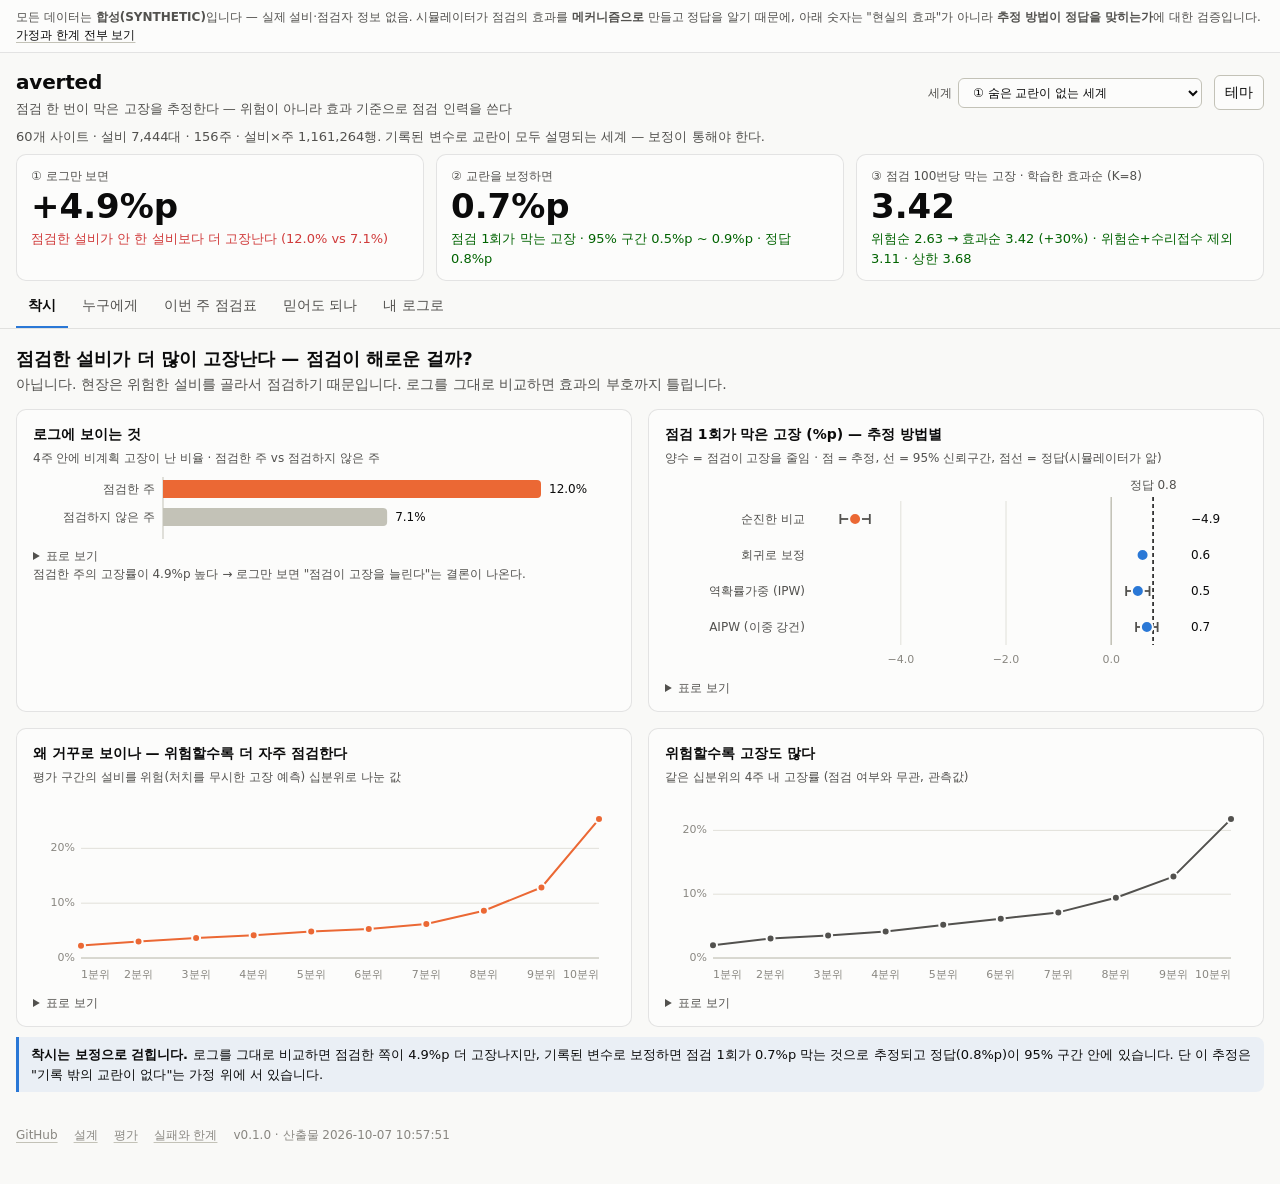
==== docs/demo/index.html @ 4ad0e1db "feat: averted — 점검 한 번이 막은 고장을 추정하고, 위험이 아니라 효과 기준으로 점검을 배분한다 주제 - 예지보전("어디가 위험한가") 다음 단계: 점검이 실제로 막" ====
<!doctype html>
<html lang="ko">
<head>
<meta charset="utf-8">
<meta name="viewport" content="width=device-width, initial-scale=1">
<title>averted — 정적 데모</title>
<link rel="icon" href="data:,">
<link rel="stylesheet" href="style.css">
</head>
<body>
<div class="banner">모든 데이터는 <b>합성(SYNTHETIC)</b>입니다 — 실제 설비·점검자 정보 없음. 시뮬레이터가 점검의 효과를 <b>메커니즘으로</b> 만들고 정답을 알기 때문에, 아래 숫자는 "현실의 효과"가 아니라 <b>추정 방법이 정답을 맞히는가</b>에 대한 검증입니다. <a href="https://github.com/sokldjs554/averted/blob/main/docs/design.md" target="_blank" rel="noopener">가정과 한계 전부 보기</a></div>
<header class="top">
  <h1>averted <small>점검 한 번이 막은 고장을 추정한다 — 위험이 아니라 효과 기준으로 점검 인력을 쓴다</small></h1>
  <div class="spacer"></div>
  <div class="ctrl">
    <label>세계 <select id="scn" aria-label="시뮬레이션 세계 선택"></select></label>
    <button id="theme" type="button" aria-label="테마 전환">테마</button>
  </div>
</header>
<div class="world-note" id="world-note"></div>
<div class="kpis hero-kpis" id="hero" aria-live="polite"></div>
<nav class="tabs" role="tablist" aria-label="화면">
  <button role="tab" aria-selected="true" data-tab="illusion">착시</button>
  <button role="tab" aria-selected="false" data-tab="who">누구에게</button>
  <button role="tab" aria-selected="false" data-tab="plan">이번 주 점검표</button>
  <button role="tab" aria-selected="false" data-tab="trust">믿어도 되나</button>
  <button role="tab" aria-selected="false" data-tab="bring">내 로그로</button>
</nav>
<main>
  <section id="tab-illusion" class="tab">
    <div class="headline"><h2>점검한 설비가 더 많이 고장난다 — 점검이 해로운 걸까?</h2><p>아닙니다. 현장은 위험한 설비를 골라서 점검하기 때문입니다. 로그를 그대로 비교하면 효과의 부호까지 틀립니다.</p></div>
    <div class="grid wide">
      <div class="card"><h2>로그에 보이는 것</h2><div class="sub">4주 안에 비계획 고장이 난 비율 · 점검한 주 vs 점검하지 않은 주</div><div id="ill-observed"></div></div>
      <div class="card"><h2>점검 1회가 막은 고장 (%p) — 추정 방법별</h2><div class="sub">양수 = 점검이 고장을 줄임 · 점 = 추정, 선 = 95% 신뢰구간, 점선 = 정답(시뮬레이터가 앎)</div><div id="ill-forest"></div></div>
    </div>
    <div class="grid wide" style="margin-top:16px">
      <div class="card"><h2>왜 거꾸로 보이나 — 위험할수록 더 자주 점검한다</h2><div class="sub">평가 구간의 설비를 위험(처치를 무시한 고장 예측) 십분위로 나눈 값</div><div id="ill-decile-visit"></div></div>
      <div class="card"><h2>위험할수록 고장도 많다</h2><div class="sub">같은 십분위의 4주 내 고장률 (점검 여부와 무관, 관측값)</div><div id="ill-decile-y"></div></div>
    </div>
    <div class="callout" id="ill-note"></div>
  </section>

  <section id="tab-who" class="tab" hidden>
    <div class="headline"><h2>같은 점검 횟수로, 누구에게 쓰면 더 많이 막나</h2><p>사이트·주마다 K 개를 어떤 기준으로 고르는가. 위험순은 "처치를 무시한 고장 예측" — 보통의 예지보전이 하는 일입니다.</p></div>
    <div class="ctrl" style="margin-bottom:10px"><label>사이트·주당 점검 수 K <select id="who-k"></select></label><label><input type="checkbox" id="who-ope"> OPE 95% 구간 표시</label></div>
    <div class="grid wide">
      <div class="card"><h2>점검 100번당 막는 고장</h2><div class="sub" id="who-sub"></div><div id="who-policy"></div></div>
      <div class="card"><h2>위험과 효과는 다르다</h2><div class="sub">평가 구간의 마지막 주, 전체 사이트 설비 · 가로 = 위험, 세로 = 점검 효과</div>
        <div class="seg" role="group" aria-label="세로축"><button type="button" id="sc-est" aria-pressed="true">추정 효과</button><button type="button" id="sc-truth" aria-pressed="false">정답 효과</button></div>
        <div id="who-scatter"></div></div>
    </div>
    <div class="grid wide" style="margin-top:16px">
      <div class="card"><h2>종류·수리 접수별: 위험 vs 효과</h2><div class="sub">평균 위험이 높아도 효과가 낮은 설비가 있다</div><div id="who-cat"></div></div>
      <div class="card"><h2>고객사를 풀링할수록 배운다</h2><div class="sub">학습에 쓴 사이트 수 → 처음 보는 사이트에서의 점검 100번당 막는 고장 (평균 ± 반복 간 표준편차)</div><div id="who-curve"></div></div>
    </div>
    <div class="card" style="margin-top:16px"><h2>효과 추정기 비교 (같은 기준)</h2><div class="sub">정답 효과와의 순위 상관·오차, 그리고 정책 가치. 단순 규칙을 못 이기는 학습 모형은 쓸 이유가 없다.</div><div id="who-cate"></div></div>
  </section>

  <section id="tab-plan" class="tab" hidden>
    <div class="headline"><h2>이번 주 점검표 — 위험순과 효과순을 나란히</h2><p>같은 사이트·같은 주의 같은 K. "정답 보기"를 켜면 각 설비의 실제 효과(시뮬레이터가 아는 값)가 보입니다.</p></div>
    <div class="ctrl" style="margin-bottom:12px">
      <label>사이트 <select id="plan-site"></select></label>
      <label>주 <select id="plan-week"></select></label>
      <label>K <select id="plan-k"></select></label>
      <label><input type="checkbox" id="plan-truth"> 정답 보기</label>
    </div>
    <div class="grid wide" id="plan-cols"></div>
    <div class="callout" id="plan-note"></div>
  </section>

  <section id="tab-trust" class="tab" hidden>
    <div class="headline"><h2>이 추정을 믿어도 되나</h2><p>로그 감사는 추정 전에 식별 가능성을 점검합니다. 못 잡는 것도 있습니다 — 그것까지 보여 줍니다.</p></div>
    <div class="grid wide">
      <div class="card"><h2>판정</h2><div id="tr-verdict"></div></div>
      <div class="card"><h2>겹침 — 점검할 확률 분포</h2><div class="sub">처치 확률(e)이 0·1 에 붙은 곳의 반사실은 데이터에 없다</div><div id="tr-overlap"></div></div>
    </div>
    <div class="grid wide" style="margin-top:16px">
      <div class="card"><h2>균형 — 가중 후 공변량 차이 (SMD)</h2><div class="sub">0.10 이하가 관례</div><div id="tr-balance"></div></div>
      <div class="card"><h2>민감도 — 관측 변수 하나를 몰랐다면</h2><div class="sub">그 변수를 뺐을 때 추정이 얼마나 움직이나 = 그만큼 강한 숨은 교란이 있을 때 움직일 수 있는 크기</div><div id="tr-bench"></div></div>
    </div>
    <div class="grid wide" style="margin-top:16px">
      <div class="card"><h2>숨은 교란이 강해지면 — 감사는 잡아내나</h2><div class="sub">γ = 분석가가 못 보는 신호로 점검을 정하는 정도 (같은 세계, 3~5 시드 평균)</div><div id="tr-hunch"></div></div>
      <div class="card"><h2>95% 구간은 정말 95% 를 덮나 (몬테카를로)</h2><div class="sub" id="tr-cov-sub"></div><div id="tr-cov"></div></div>
    </div>
    <div class="grid wide" style="margin-top:16px">
      <div class="card"><h2>무작위 파일럿이 관측 추정을 시험한다</h2><div class="sub">숨은 교란이 있는 세계에서 설비 일부를 동전 던지기로 점검 배정</div><div id="tr-pilot"></div></div>
      <div class="card"><h2>파일럿 규모 계획기</h2><div class="sub">겹치지 않는 4주 창 × 설비 수 · 설비 내 상관(ICC) 반영</div><div id="tr-planner"></div></div>
    </div>
  </section>

  <section id="tab-bring" class="tab" hidden>
    <div class="headline"><h2>내 로그로 돌려 보기</h2><p>점검 로그 한 장(CSV)을 올리면 같은 감사가 돕니다. 시뮬레이터가 아니라 실제 로그에서 가장 먼저 필요한 것은 추정이 아니라 이 진단입니다.</p></div>
    <div class="grid wide">
      <div class="card"><h2>필요한 열</h2><div class="sub">한 행 = 설비 × 주. 열 이름이 다르면 LogSpec 으로 매핑합니다.</div><div id="bring-schema"></div></div>
      <div class="card"><h2>실행</h2><div id="bring-run"></div></div>
    </div>
  </section>
</main>
<footer>
  <a href="https://github.com/sokldjs554/averted" target="_blank" rel="noopener">GitHub</a>
  <a href="https://github.com/sokldjs554/averted/blob/main/docs/design.md" target="_blank" rel="noopener">설계</a>
  <a href="https://github.com/sokldjs554/averted/blob/main/docs/evaluation.md" target="_blank" rel="noopener">평가</a>
  <a href="https://github.com/sokldjs554/averted/blob/main/docs/failures.md" target="_blank" rel="noopener">실패와 한계</a>
  <span id="foot-meta"></span>
</footer>
<script>window.AVERTED_STATIC = true;</script>
<script src="charts.js"></script>
<script src="pilot.js"></script>
<script src="app.js"></script>
</body>
</html>
---- docs/demo/style.css ----
/* averted 콘솔 — 팔레트는 dataviz 레퍼런스 인스턴스(라이트/다크 모두 선택된 스텝). 텍스트는 잉크 토큰만 쓰고 시리즈 색은 마크에만 쓴다. */
:root {
  color-scheme: light;
  --page: #f9f9f7; --surface-1: #fcfcfb; --text-primary: #0b0b0b; --text-secondary: #52514e; --muted: #898781;
  --grid: #e1e0d9; --axis: #c3c2b7; --border: rgba(11, 11, 11, 0.10); --shadow: rgba(0, 0, 0, 0.10);
  --series-1: #2a78d6; --series-2: #eb6834; --series-3: #1baf7a; --deemph: #c3c2b7;
  --div-neg: #2a78d6; --div-pos: #e34948;
  --good: #0ca30c; --warning: #fab219; --serious: #ec835a; --critical: #d03b3b; --success-text: #006300;
  --bezel: #2a2a28;
  --series-1-soft: color-mix(in srgb, var(--series-1) 42%, var(--surface-1));
}
@media (prefers-color-scheme: dark) {
  :root:not([data-theme="light"]) {
    color-scheme: dark;
    --page: #0d0d0d; --surface-1: #1a1a19; --text-primary: #ffffff; --text-secondary: #c3c2b7; --muted: #898781;
    --grid: #2c2c2a; --axis: #383835; --border: rgba(255, 255, 255, 0.10); --shadow: rgba(0, 0, 0, 0.5);
    --series-1: #3987e5; --series-2: #d95926; --series-3: #199e70; --deemph: #52514e;
    --div-neg: #3987e5; --div-pos: #e66767; --success-text: #0ca30c; --bezel: #3a3a37;
  }
}
:root[data-theme="dark"] {
  color-scheme: dark;
  --page: #0d0d0d; --surface-1: #1a1a19; --text-primary: #ffffff; --text-secondary: #c3c2b7; --muted: #898781;
  --grid: #2c2c2a; --axis: #383835; --border: rgba(255, 255, 255, 0.10); --shadow: rgba(0, 0, 0, 0.5);
  --series-1: #3987e5; --series-2: #d95926; --series-3: #199e70; --deemph: #52514e;
  --div-neg: #3987e5; --div-pos: #e66767; --success-text: #0ca30c; --bezel: #3a3a37;
}
* { box-sizing: border-box; }
html, body { margin: 0; background: var(--page); color: var(--text-primary); font: 14px/1.5 system-ui, -apple-system, "Segoe UI", "Noto Sans KR", sans-serif; }
a { color: inherit; text-decoration-color: var(--axis); text-underline-offset: 3px; }
a:hover { text-decoration-color: var(--series-1); }
:focus-visible { outline: 2px solid var(--series-1); outline-offset: 2px; border-radius: 4px; }
[hidden] { display: none !important; }
.muted { color: var(--muted); }

/* ---- 상단 ---- */
.banner { background: var(--surface-1); border-bottom: 1px solid var(--border); padding: 8px 16px; color: var(--text-secondary); font-size: 12px; }
.banner a { color: var(--text-primary); }
header.top { display: flex; flex-wrap: wrap; align-items: center; gap: 10px 20px; padding: 14px 16px 8px; max-width: 1280px; margin: 0 auto; }
header.top h1 { margin: 0; font-size: 20px; font-weight: 650; letter-spacing: -0.01em; }
header.top h1 small { display: block; color: var(--text-secondary); font-weight: 400; font-size: 13px; letter-spacing: 0; margin-top: 2px; }
header.top .spacer { flex: 1; }
.ctrl { display: flex; flex-wrap: wrap; gap: 8px 12px; align-items: center; }
.ctrl label { color: var(--text-secondary); font-size: 12px; display: flex; gap: 6px; align-items: center; }
.ctrl select, .ctrl input, .ctrl button, .btn { font: inherit; padding: 6px 10px; border: 1px solid var(--axis); border-radius: 6px; background: var(--surface-1); color: var(--text-primary); }
.ctrl button, .btn { cursor: pointer; }
.ctrl button:hover, .btn:hover { border-color: var(--series-1); }
.btn.primary { background: var(--series-1); color: #fff; border-color: var(--series-1); }
nav.tabs { display: flex; gap: 2px; padding: 0 16px; border-bottom: 1px solid var(--border); overflow-x: auto; max-width: 1280px; margin: 0 auto; }
nav.tabs button { font: inherit; background: none; border: 0; border-bottom: 2px solid transparent; padding: 10px 12px; color: var(--text-secondary); cursor: pointer; white-space: nowrap; }
nav.tabs button:hover { color: var(--text-primary); }
nav.tabs button[aria-selected="true"] { color: var(--text-primary); border-bottom-color: var(--series-1); font-weight: 600; }
main { padding: 16px; max-width: 1280px; margin: 0 auto; }
footer { max-width: 1280px; margin: 8px auto 40px; padding: 0 16px; color: var(--muted); font-size: 12px; display: flex; flex-wrap: wrap; gap: 6px 16px; }
section.tab[hidden] { display: none; }

/* ---- 안내 ---- */
.guide { background: var(--surface-1); border: 1px solid var(--border); border-radius: 10px; padding: 10px 16px; margin-bottom: 16px; }
.guide summary { cursor: pointer; font-size: 13px; font-weight: 600; color: var(--text-secondary); }
.guide-body { display: grid; gap: 10px 20px; grid-template-columns: repeat(auto-fit, minmax(230px, 1fr)); margin-top: 10px; }
.guide button.step { text-align: left; font: inherit; background: none; border: 0; padding: 0; cursor: pointer; color: inherit; }
.guide .step b { display: block; font-size: 14px; }
.guide .step span { color: var(--text-secondary); font-size: 13px; }
.guide .step:hover b { text-decoration: underline; text-decoration-color: var(--series-1); }
.guide .caveat { grid-column: 1 / -1; font-size: 12px; color: var(--text-secondary); border-top: 1px solid var(--grid); padding-top: 8px; }

/* ---- 카드·타일 ---- */
.grid { display: grid; gap: 16px; grid-template-columns: repeat(auto-fit, minmax(300px, 1fr)); }
.card { background: var(--surface-1); border: 1px solid var(--border); border-radius: 10px; padding: 14px 16px; min-width: 0; }
.card + .card { margin-top: 16px; }
.grid > .card + .card, .replay-cols > .card + .card { margin-top: 0; }
.card h2 { margin: 0 0 4px; font-size: 14px; font-weight: 600; }
.card h3 { margin: 16px 0 6px; font-size: 13px; font-weight: 600; }
.card .sub { color: var(--text-secondary); font-size: 12px; margin-bottom: 10px; }
.kpis { display: grid; gap: 12px; grid-template-columns: repeat(auto-fit, minmax(170px, 1fr)); margin-bottom: 16px; }
.tile { background: var(--surface-1); border: 1px solid var(--border); border-radius: 10px; padding: 12px 14px; }
.tile .label { color: var(--text-secondary); font-size: 12px; }
.tile .value { font-size: 28px; font-weight: 600; margin-top: 2px; line-height: 1.15; }
.tile .delta { font-size: 12px; color: var(--text-secondary); margin-top: 3px; }
.tile .delta.good { color: var(--success-text); }
.headline { margin: 0 0 14px; }
.headline h2 { margin: 0; font-size: 18px; font-weight: 650; }
.headline p { margin: 2px 0 0; color: var(--text-secondary); }
.callout { border-left: 3px solid var(--series-1); background: color-mix(in srgb, var(--series-1) 7%, transparent); padding: 8px 12px; border-radius: 0 8px 8px 0; margin: 10px 0; font-size: 13px; }
.callout.warn { border-left-color: var(--warning); background: color-mix(in srgb, var(--warning) 12%, transparent); }
.callout b { font-weight: 600; }

/* ---- 표 ---- */
table.data { width: 100%; border-collapse: collapse; font-size: 13px; }
table.data th { text-align: left; color: var(--muted); font-weight: 500; font-size: 12px; padding: 6px 8px; border-bottom: 1px solid var(--grid); }
table.data td { padding: 7px 8px; border-bottom: 1px solid var(--grid); vertical-align: top; }
table.data td.num, table.data th.num { text-align: right; font-variant-numeric: tabular-nums; }
table.data .nowrap { white-space: nowrap; }
table.data tr.clickable { cursor: pointer; }
table.data tr.clickable:hover td, table.data tr.selected td { background: color-mix(in srgb, var(--series-1) 7%, transparent); }
details.tableview { margin-top: 8px; font-size: 12px; color: var(--text-secondary); }
details.tableview summary { cursor: pointer; }
details.tableview table { margin-top: 6px; }

/* ---- 마크 ---- */
.bar-track { display: inline-block; height: 10px; background: color-mix(in srgb, var(--series-1) 14%, transparent); border-radius: 0 4px 4px 0; vertical-align: middle; margin-right: 8px; }
.bar { display: block; height: 10px; border-radius: 0 4px 4px 0; background: var(--series-1); }
.pbar { white-space: nowrap; font-variant-numeric: tabular-nums; }
.badge { display: inline-flex; align-items: center; gap: 5px; padding: 1px 8px; border-radius: 999px; font-size: 11px; font-weight: 600; border: 1px solid var(--border); color: var(--text-primary); white-space: nowrap; }
.badge .dot { width: 8px; height: 8px; border-radius: 50%; display: inline-block; }
.badge.legal .dot { background: var(--warning); } .badge.urgent .dot { background: var(--critical); } .badge.good .dot { background: var(--good); }
.badge.fail .dot { background: var(--critical); } .badge.quiet .dot { background: var(--deemph); }
.meter { position: relative; height: 10px; width: 120px; border-radius: 5px; background: color-mix(in srgb, var(--series-1) 14%, transparent); display: inline-block; vertical-align: middle; margin-right: 8px; }
.meter > span { position: absolute; left: 0; top: 0; bottom: 0; border-radius: 5px; background: var(--series-1); }
.meter.warn > span { background: var(--warning); } .meter.bad > span { background: var(--critical); }
svg.chart { width: 100%; height: auto; display: block; overflow: visible; }
svg.chart text { font: 11px system-ui, -apple-system, "Segoe UI", "Noto Sans KR", sans-serif; fill: var(--muted); font-variant-numeric: tabular-nums; }
svg.chart text.rowlabel { fill: var(--text-secondary); font-size: 12px; }
svg.chart text.valuelabel { fill: var(--text-primary); font-size: 12px; }
svg.chart text.endlabel { fill: var(--text-secondary); font-size: 11px; }
svg.chart .grid line { stroke: var(--grid); stroke-width: 1; }
svg.chart .axis line { stroke: var(--axis); stroke-width: 1; }
svg.chart .line { fill: none; stroke-linejoin: round; stroke-linecap: round; }
svg.chart .area { opacity: 0.10; }
svg.chart .marker { stroke: var(--surface-1); stroke-width: 2; }
svg.chart .crosshair { stroke: var(--axis); stroke-width: 1; }
svg.chart .hit { fill: transparent; }
svg.chart .bar-mark { transition: opacity 0.1s; } svg.chart .bar-mark:hover { opacity: 0.8; }
.legend { display: flex; gap: 14px; flex-wrap: wrap; font-size: 12px; color: var(--text-secondary); margin: 2px 0 8px; }
.legend .key { display: inline-block; width: 14px; height: 2px; vertical-align: middle; margin-right: 6px; border-radius: 1px; }
.legend .key.rect { height: 10px; border-radius: 2px; }
.tooltip { position: fixed; pointer-events: none; background: var(--surface-1); color: var(--text-primary); border: 1px solid var(--border); border-radius: 8px; padding: 8px 10px; font-size: 12px; box-shadow: 0 4px 14px var(--shadow); z-index: 30; min-width: 140px; max-width: 280px; }
.tooltip .t { color: var(--muted); margin-bottom: 4px; }
.tooltip .row { display: flex; justify-content: space-between; gap: 12px; }
.tooltip .row b { font-weight: 600; }
.tooltip .row .k { display: inline-block; width: 10px; height: 2px; vertical-align: middle; margin-right: 6px; }

/* ---- 과거 재현 ---- */
.seg { display: inline-flex; border: 1px solid var(--axis); border-radius: 8px; overflow: hidden; }
.seg button { font: inherit; background: var(--surface-1); color: var(--text-secondary); border: 0; padding: 6px 12px; cursor: pointer; }
.seg button[aria-pressed="true"] { background: var(--series-1); color: #fff; }
.replay-cols { display: grid; gap: 16px; grid-template-columns: repeat(auto-fit, minmax(320px, 1fr)); align-items: start; }
.grid.wide { grid-template-columns: repeat(auto-fit, minmax(420px, 1fr)); }
@media (max-width: 480px) { .grid.wide { grid-template-columns: 1fr; } }
.rlist { list-style: none; margin: 0; padding: 0; }
.rlist li { display: grid; grid-template-columns: 1fr auto; gap: 2px 10px; padding: 7px 0; border-bottom: 1px solid var(--grid); font-size: 13px; }
.rlist .nm { font-weight: 600; } .rlist .zn { color: var(--text-secondary); font-size: 12px; }
.rlist .rs { text-align: right; }
input[type="range"] { width: 100%; accent-color: var(--series-1); }

.loading { opacity: 0.55; transition: opacity 0.2s; }
.empty { color: var(--muted); padding: 20px; text-align: center; }
.err { color: var(--critical); }
@media (max-width: 960px) {
  .today-grid { grid-template-columns: 1fr; }
  .today-grid .today-table { display: none; }
  .phone { position: static; }
}
@media (max-width: 640px) {
  .tile .value { font-size: 22px; } .hero { font-size: 36px; } main { padding: 12px; }
  .phone { border-width: 6px; border-radius: 26px; }
}
@media (prefers-reduced-motion: reduce) { * { transition: none !important; } }

/* ---- averted 추가 ---- */
.world-note { max-width: 1280px; margin: 0 auto; padding: 0 16px 8px; color: var(--text-secondary); font-size: 13px; }
.hero-kpis { max-width: 1280px; margin: 0 auto 4px; padding: 0 16px; grid-template-columns: repeat(auto-fit, minmax(260px, 1fr)); }
.hero-kpis .tile .value { font-size: 34px; }
.hero-kpis .tile .delta { font-size: 13px; }
.tile .value .u { font-size: 16px; font-weight: 500; color: var(--text-secondary); margin-left: 2px; }
.tile .delta.bad { color: var(--critical); }
.plan-list { list-style: none; margin: 0; padding: 0; }
.plan-list li { display: grid; grid-template-columns: 26px 1fr auto; gap: 4px 10px; padding: 8px 0; border-bottom: 1px solid var(--grid); align-items: start; }
.plan-list .rk { width: 24px; height: 24px; border-radius: 50%; border: 1px solid var(--axis); display: grid; place-items: center; font-size: 12px; font-weight: 600; }
.plan-list .nm { font-weight: 600; font-size: 13px; }
.plan-list .zn { color: var(--text-secondary); font-size: 12px; }
.plan-list .vals { text-align: right; font-variant-numeric: tabular-nums; font-size: 13px; }
.plan-list .vals b { font-size: 16px; }
.plan-list .vals small { display: block; color: var(--text-secondary); font-size: 11px; }
.plan-list .tags { display: flex; gap: 6px; flex-wrap: wrap; margin-top: 4px; }
.plan-list li.shared .rk { border-color: var(--series-1); }
.plan-total { margin-top: 10px; font-size: 13px; color: var(--text-secondary); }
.plan-total b { color: var(--text-primary); font-size: 16px; }
.truth { color: var(--text-secondary); }
.bench-row { display: grid; grid-template-columns: 1fr auto; gap: 4px 10px; padding: 6px 0; border-bottom: 1px solid var(--grid); font-size: 13px; }
.smd-row { display: grid; grid-template-columns: 130px 1fr 90px; gap: 8px; align-items: center; padding: 3px 0; font-size: 12px; }
.smd-track { position: relative; height: 10px; background: color-mix(in srgb, var(--series-1) 10%, transparent); border-radius: 5px; }
.smd-track > i { position: absolute; left: 0; top: 0; bottom: 0; background: var(--text-secondary); border-radius: 5px; opacity: 0.55; }
.smd-track > b { position: absolute; left: 0; top: 0; bottom: 0; background: var(--series-1); border-radius: 5px; }
.smd-track > s { position: absolute; top: -3px; bottom: -3px; width: 2px; background: var(--critical); }
.warnlist { margin: 8px 0 0; padding-left: 18px; font-size: 13px; }
.warnlist li { margin: 4px 0; }
.kv { display: grid; grid-template-columns: auto 1fr; gap: 4px 14px; font-size: 13px; margin: 8px 0; }
.kv dt { color: var(--muted); } .kv dd { margin: 0; font-variant-numeric: tabular-nums; }
.planner { display: grid; grid-template-columns: repeat(auto-fit, minmax(150px, 1fr)); gap: 8px 12px; margin-bottom: 10px; }
.planner label { display: grid; gap: 3px; font-size: 12px; color: var(--text-secondary); }
.planner input { font: inherit; padding: 6px 8px; border: 1px solid var(--axis); border-radius: 6px; background: var(--surface-1); color: var(--text-primary); }
.planner-out { display: grid; grid-template-columns: repeat(auto-fit, minmax(130px, 1fr)); gap: 8px; }
.planner-out > div { border: 1px solid var(--grid); border-radius: 8px; padding: 6px 10px; }
.planner-out .l { font-size: 11px; color: var(--muted); } .planner-out .v { font-size: 18px; font-weight: 600; }
pre.code { background: var(--page); border: 1px solid var(--grid); border-radius: 8px; padding: 10px 12px; overflow: auto; font-size: 12px; line-height: 1.5; }
.upload { display: grid; gap: 8px; }
.upload input[type=file] { font: inherit; }
.dropped { color: var(--text-secondary); font-size: 12px; }
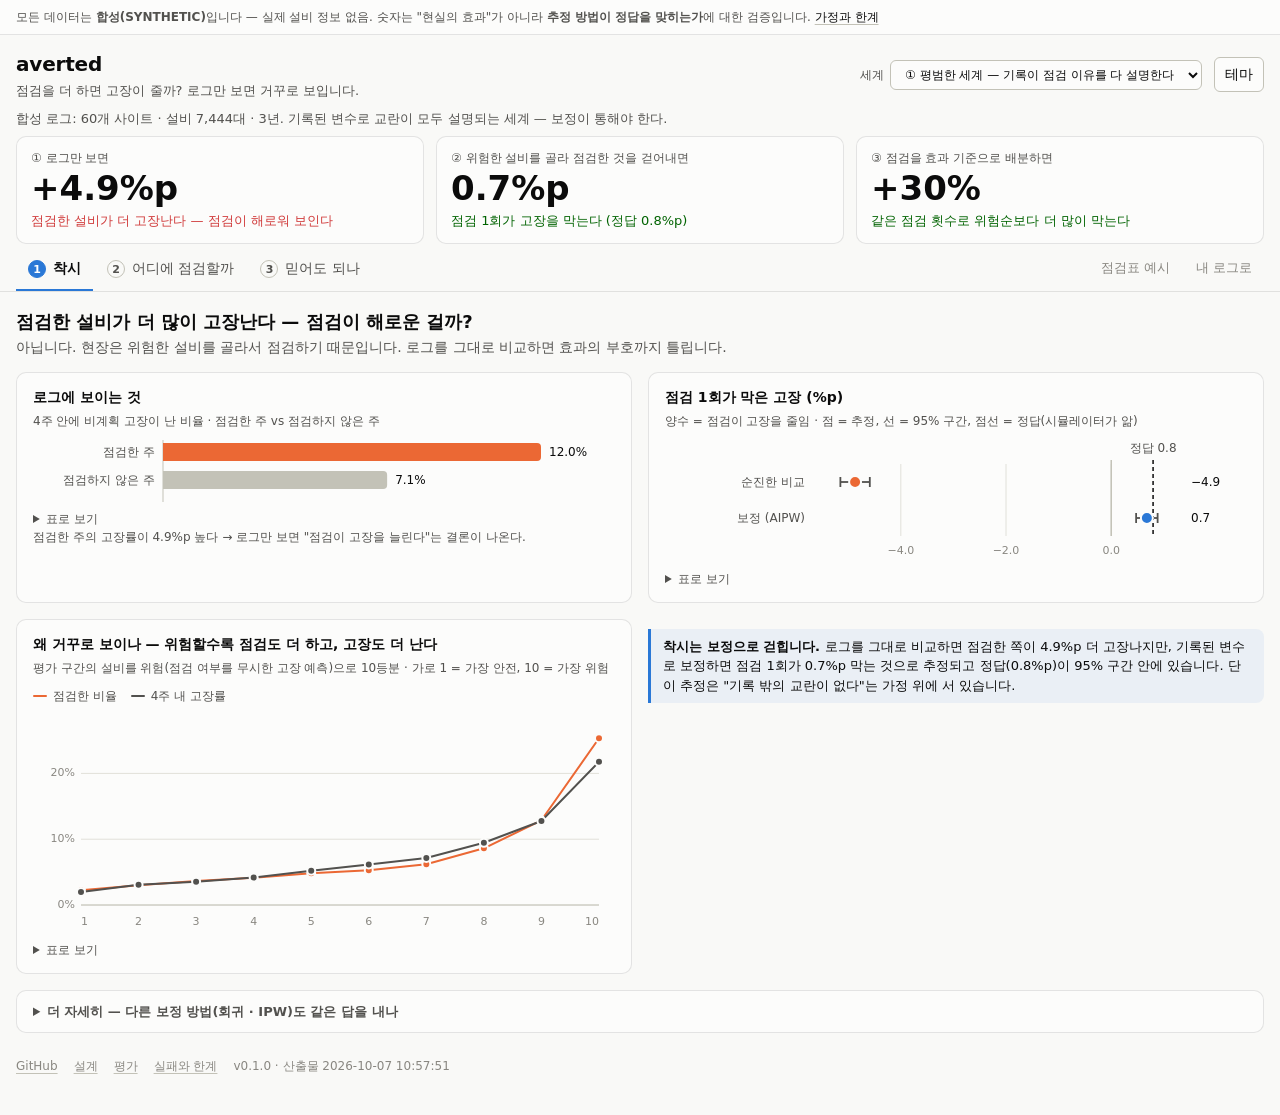
==== commit c870ab31: "refactor: 데모와 README 를 10초 안에 읽히게 단순화 면접관이 보기에 복잡하다는 피드백 반영. 내용(추정기·진단·정책 평가)은 그대로 두고 앞면만 줄였다.  콘솔 -" ====
--- a/docs/demo/index.html
+++ b/docs/demo/index.html
@@ -8,9 +8,9 @@
 <link rel="stylesheet" href="style.css">
 </head>
 <body>
-<div class="banner">모든 데이터는 <b>합성(SYNTHETIC)</b>입니다 — 실제 설비·점검자 정보 없음. 시뮬레이터가 점검의 효과를 <b>메커니즘으로</b> 만들고 정답을 알기 때문에, 아래 숫자는 "현실의 효과"가 아니라 <b>추정 방법이 정답을 맞히는가</b>에 대한 검증입니다. <a href="https://github.com/sokldjs554/averted/blob/main/docs/design.md" target="_blank" rel="noopener">가정과 한계 전부 보기</a></div>
+<div class="banner">모든 데이터는 <b>합성(SYNTHETIC)</b>입니다 — 실제 설비 정보 없음. 숫자는 "현실의 효과"가 아니라 <b>추정 방법이 정답을 맞히는가</b>에 대한 검증입니다. <a href="https://github.com/sokldjs554/averted/blob/main/docs/design.md" target="_blank" rel="noopener">가정과 한계</a></div>
 <header class="top">
-  <h1>averted <small>점검 한 번이 막은 고장을 추정한다 — 위험이 아니라 효과 기준으로 점검 인력을 쓴다</small></h1>
+  <h1>averted <small>점검을 더 하면 고장이 줄까? 로그만 보면 거꾸로 보입니다.</small></h1>
   <div class="spacer"></div>
   <div class="ctrl">
     <label>세계 <select id="scn" aria-label="시뮬레이션 세계 선택"></select></label>
@@ -20,40 +20,45 @@
 <div class="world-note" id="world-note"></div>
 <div class="kpis hero-kpis" id="hero" aria-live="polite"></div>
 <nav class="tabs" role="tablist" aria-label="화면">
-  <button role="tab" aria-selected="true" data-tab="illusion">착시</button>
-  <button role="tab" aria-selected="false" data-tab="who">누구에게</button>
-  <button role="tab" aria-selected="false" data-tab="plan">이번 주 점검표</button>
-  <button role="tab" aria-selected="false" data-tab="trust">믿어도 되나</button>
-  <button role="tab" aria-selected="false" data-tab="bring">내 로그로</button>
+  <button role="tab" aria-selected="true" data-tab="illusion"><span class="n">1</span>착시</button>
+  <button role="tab" aria-selected="false" data-tab="who"><span class="n">2</span>어디에 점검할까</button>
+  <button role="tab" aria-selected="false" data-tab="trust"><span class="n">3</span>믿어도 되나</button>
+  <span class="tabsep" aria-hidden="true"></span>
+  <button role="tab" aria-selected="false" data-tab="plan" class="minor">점검표 예시</button>
+  <button role="tab" aria-selected="false" data-tab="bring" class="minor">내 로그로</button>
 </nav>
 <main>
   <section id="tab-illusion" class="tab">
     <div class="headline"><h2>점검한 설비가 더 많이 고장난다 — 점검이 해로운 걸까?</h2><p>아닙니다. 현장은 위험한 설비를 골라서 점검하기 때문입니다. 로그를 그대로 비교하면 효과의 부호까지 틀립니다.</p></div>
     <div class="grid wide">
       <div class="card"><h2>로그에 보이는 것</h2><div class="sub">4주 안에 비계획 고장이 난 비율 · 점검한 주 vs 점검하지 않은 주</div><div id="ill-observed"></div></div>
-      <div class="card"><h2>점검 1회가 막은 고장 (%p) — 추정 방법별</h2><div class="sub">양수 = 점검이 고장을 줄임 · 점 = 추정, 선 = 95% 신뢰구간, 점선 = 정답(시뮬레이터가 앎)</div><div id="ill-forest"></div></div>
+      <div class="card"><h2>점검 1회가 막은 고장 (%p)</h2><div class="sub">양수 = 점검이 고장을 줄임 · 점 = 추정, 선 = 95% 구간, 점선 = 정답(시뮬레이터가 앎)</div><div id="ill-forest"></div></div>
     </div>
     <div class="grid wide" style="margin-top:16px">
-      <div class="card"><h2>왜 거꾸로 보이나 — 위험할수록 더 자주 점검한다</h2><div class="sub">평가 구간의 설비를 위험(처치를 무시한 고장 예측) 십분위로 나눈 값</div><div id="ill-decile-visit"></div></div>
-      <div class="card"><h2>위험할수록 고장도 많다</h2><div class="sub">같은 십분위의 4주 내 고장률 (점검 여부와 무관, 관측값)</div><div id="ill-decile-y"></div></div>
+      <div class="card"><h2>왜 거꾸로 보이나 — 위험할수록 점검도 더 하고, 고장도 더 난다</h2><div class="sub">평가 구간의 설비를 위험(점검 여부를 무시한 고장 예측)으로 10등분 · 가로 1 = 가장 안전, 10 = 가장 위험</div><div id="ill-why"></div></div>
+      <div class="callout" id="ill-note" style="align-self:start"></div>
     </div>
-    <div class="callout" id="ill-note"></div>
+    <details class="more"><summary>더 자세히 — 다른 보정 방법(회귀 · IPW)도 같은 답을 내나</summary>
+      <div class="card"><div class="sub">보정 방법을 바꿔도 결론이 같은지 보는 견고성 확인입니다. 순진한 비교만 부호가 다릅니다.</div><div id="ill-forest-all"></div></div>
+    </details>
   </section>
 
   <section id="tab-who" class="tab" hidden>
-    <div class="headline"><h2>같은 점검 횟수로, 누구에게 쓰면 더 많이 막나</h2><p>사이트·주마다 K 개를 어떤 기준으로 고르는가. 위험순은 "처치를 무시한 고장 예측" — 보통의 예지보전이 하는 일입니다.</p></div>
-    <div class="ctrl" style="margin-bottom:10px"><label>사이트·주당 점검 수 K <select id="who-k"></select></label><label><input type="checkbox" id="who-ope"> OPE 95% 구간 표시</label></div>
+    <div class="headline"><h2>같은 점검 횟수로, 누구에게 쓰면 더 많이 막나</h2><p>사이트·주마다 K 개를 어떤 기준으로 고르는가. 위험순은 보통의 예지보전이 하는 일입니다.</p></div>
+    <div class="ctrl" style="margin-bottom:10px"><label>사이트·주당 점검 수 K <select id="who-k"></select></label><label><input type="checkbox" id="who-ope"> 모든 정책 · 로그만으로 추정한 값(OPE) 보기</label></div>
     <div class="grid wide">
       <div class="card"><h2>점검 100번당 막는 고장</h2><div class="sub" id="who-sub"></div><div id="who-policy"></div></div>
       <div class="card"><h2>위험과 효과는 다르다</h2><div class="sub">평가 구간의 마지막 주, 전체 사이트 설비 · 가로 = 위험, 세로 = 점검 효과</div>
         <div class="seg" role="group" aria-label="세로축"><button type="button" id="sc-est" aria-pressed="true">추정 효과</button><button type="button" id="sc-truth" aria-pressed="false">정답 효과</button></div>
         <div id="who-scatter"></div></div>
     </div>
-    <div class="grid wide" style="margin-top:16px">
-      <div class="card"><h2>종류·수리 접수별: 위험 vs 효과</h2><div class="sub">평균 위험이 높아도 효과가 낮은 설비가 있다</div><div id="who-cat"></div></div>
-      <div class="card"><h2>고객사를 풀링할수록 배운다</h2><div class="sub">학습에 쓴 사이트 수 → 처음 보는 사이트에서의 점검 100번당 막는 고장 (평균 ± 반복 간 표준편차)</div><div id="who-curve"></div></div>
-    </div>
-    <div class="card" style="margin-top:16px"><h2>효과 추정기 비교 (같은 기준)</h2><div class="sub">정답 효과와의 순위 상관·오차, 그리고 정책 가치. 단순 규칙을 못 이기는 학습 모형은 쓸 이유가 없다.</div><div id="who-cate"></div></div>
+    <details class="more"><summary>더 자세히 — 종류·수리 접수별 / 고객사 풀링 학습곡선 / 효과 추정기 비교</summary>
+      <div class="grid wide">
+        <div class="card"><h2>종류·수리 접수별: 위험 vs 효과</h2><div class="sub">평균 위험이 높아도 효과가 낮은 설비가 있다</div><div id="who-cat"></div></div>
+        <div class="card"><h2>고객사를 풀링할수록 배운다</h2><div class="sub">학습에 쓴 사이트 수 → 처음 보는 사이트에서의 점검 100번당 막는 고장</div><div id="who-curve"></div></div>
+      </div>
+      <div class="card" style="margin-top:16px"><h2>효과 추정기 비교 (같은 기준)</h2><div class="sub">정답 효과와의 순위 상관·오차, 그리고 정책 가치. 단순 규칙을 못 이기는 학습 모형은 쓸 이유가 없다.</div><div id="who-cate"></div></div>
+    </details>
   </section>
 
   <section id="tab-plan" class="tab" hidden>
@@ -69,23 +74,27 @@
   </section>
 
   <section id="tab-trust" class="tab" hidden>
-    <div class="headline"><h2>이 추정을 믿어도 되나</h2><p>로그 감사는 추정 전에 식별 가능성을 점검합니다. 못 잡는 것도 있습니다 — 그것까지 보여 줍니다.</p></div>
+    <div class="headline"><h2>이 추정을 믿어도 되나</h2><p>로그 감사는 추정을 내놓기 전에 믿을 수 있는지 먼저 점검하고, 못 믿을 때는 빨강으로 알려 줍니다. 못 잡는 경우도 아래에 그대로 보여 줍니다.</p></div>
     <div class="grid wide">
       <div class="card"><h2>판정</h2><div id="tr-verdict"></div></div>
-      <div class="card"><h2>겹침 — 점검할 확률 분포</h2><div class="sub">처치 확률(e)이 0·1 에 붙은 곳의 반사실은 데이터에 없다</div><div id="tr-overlap"></div></div>
+      <div class="card"><h2>숨은 교란이 강해지면 — 감사는 잡아내나</h2><div class="sub">γ = 분석가가 못 보는 신호로 점검을 정하는 정도 (같은 세계, 3~5 시드 평균)</div><div id="tr-hunch"></div></div>
     </div>
-    <div class="grid wide" style="margin-top:16px">
-      <div class="card"><h2>균형 — 가중 후 공변량 차이 (SMD)</h2><div class="sub">0.10 이하가 관례</div><div id="tr-balance"></div></div>
-      <div class="card"><h2>민감도 — 관측 변수 하나를 몰랐다면</h2><div class="sub">그 변수를 뺐을 때 추정이 얼마나 움직이나 = 그만큼 강한 숨은 교란이 있을 때 움직일 수 있는 크기</div><div id="tr-bench"></div></div>
-    </div>
-    <div class="grid wide" style="margin-top:16px">
-      <div class="card"><h2>숨은 교란이 강해지면 — 감사는 잡아내나</h2><div class="sub">γ = 분석가가 못 보는 신호로 점검을 정하는 정도 (같은 세계, 3~5 시드 평균)</div><div id="tr-hunch"></div></div>
-      <div class="card"><h2>95% 구간은 정말 95% 를 덮나 (몬테카를로)</h2><div class="sub" id="tr-cov-sub"></div><div id="tr-cov"></div></div>
-    </div>
-    <div class="grid wide" style="margin-top:16px">
-      <div class="card"><h2>무작위 파일럿이 관측 추정을 시험한다</h2><div class="sub">숨은 교란이 있는 세계에서 설비 일부를 동전 던지기로 점검 배정</div><div id="tr-pilot"></div></div>
-      <div class="card"><h2>파일럿 규모 계획기</h2><div class="sub">겹치지 않는 4주 창 × 설비 수 · 설비 내 상관(ICC) 반영</div><div id="tr-planner"></div></div>
-    </div>
+    <details class="more"><summary>더 자세히 — 겹침 · 균형 · 민감도 · 구간이 정말 95% 를 덮나</summary>
+      <div class="grid wide">
+        <div class="card"><h2>겹침 — 점검할 확률 분포</h2><div class="sub">처치 확률(e)이 0·1 에 붙은 곳의 반사실은 데이터에 없다</div><div id="tr-overlap"></div></div>
+        <div class="card"><h2>균형 — 가중 후 공변량 차이 (SMD)</h2><div class="sub">0.10 이하가 관례</div><div id="tr-balance"></div></div>
+      </div>
+      <div class="grid wide" style="margin-top:16px">
+        <div class="card"><h2>민감도 — 관측 변수 하나를 몰랐다면</h2><div class="sub">그 변수를 뺐을 때 추정이 얼마나 움직이나 = 그만큼 강한 숨은 교란이 있을 때 움직일 수 있는 크기</div><div id="tr-bench"></div></div>
+        <div class="card"><h2>95% 구간은 정말 95% 를 덮나 (몬테카를로)</h2><div class="sub" id="tr-cov-sub"></div><div id="tr-cov"></div></div>
+      </div>
+    </details>
+    <details class="more"><summary>더 자세히 — 무작위 파일럿으로 시험하기 · 파일럿 규모 계획기</summary>
+      <div class="grid wide">
+        <div class="card"><h2>무작위 파일럿이 관측 추정을 시험한다</h2><div class="sub">숨은 교란이 있는 세계에서 설비 일부를 동전 던지기로 점검 배정</div><div id="tr-pilot"></div></div>
+        <div class="card"><h2>파일럿 규모 계획기</h2><div class="sub">겹치지 않는 4주 창 × 설비 수 · 설비 내 상관(ICC) 반영</div><div id="tr-planner"></div></div>
+      </div>
+    </details>
   </section>
 
   <section id="tab-bring" class="tab" hidden>
--- a/docs/demo/style.css
+++ b/docs/demo/style.css
@@ -50,6 +50,18 @@
 nav.tabs button { font: inherit; background: none; border: 0; border-bottom: 2px solid transparent; padding: 10px 12px; color: var(--text-secondary); cursor: pointer; white-space: nowrap; }
 nav.tabs button:hover { color: var(--text-primary); }
 nav.tabs button[aria-selected="true"] { color: var(--text-primary); border-bottom-color: var(--series-1); font-weight: 600; }
+nav.tabs button .n { display: inline-flex; align-items: center; justify-content: center; width: 18px; height: 18px; margin-right: 7px; border-radius: 50%; border: 1px solid var(--axis); font-size: 11px; font-weight: 600; line-height: 1; }
+nav.tabs button[aria-selected="true"] .n { background: var(--series-1); border-color: var(--series-1); color: #fff; }
+nav.tabs .tabsep { flex: 1; min-width: 12px; }
+nav.tabs button.minor { font-size: 13px; color: var(--muted); }
+nav.tabs button.minor[aria-selected="true"] { color: var(--text-primary); }
+/* 접이식 "더 자세히" — 앞면을 가볍게 두고 깊이는 열면 나온다 */
+details.more { margin-top: 16px; border: 1px solid var(--border); border-radius: 10px; background: var(--surface-1); }
+details.more > summary { cursor: pointer; padding: 11px 16px; font-size: 13px; font-weight: 600; color: var(--text-secondary); }
+details.more > summary:hover { color: var(--text-primary); }
+details.more[open] > summary { border-bottom: 1px solid var(--border); }
+details.more > :not(summary) { margin: 14px 16px; }
+details.more .card { background: var(--page); }
 main { padding: 16px; max-width: 1280px; margin: 0 auto; }
 footer { max-width: 1280px; margin: 8px auto 40px; padding: 0 16px; color: var(--muted); font-size: 12px; display: flex; flex-wrap: wrap; gap: 6px 16px; }
 section.tab[hidden] { display: none; }
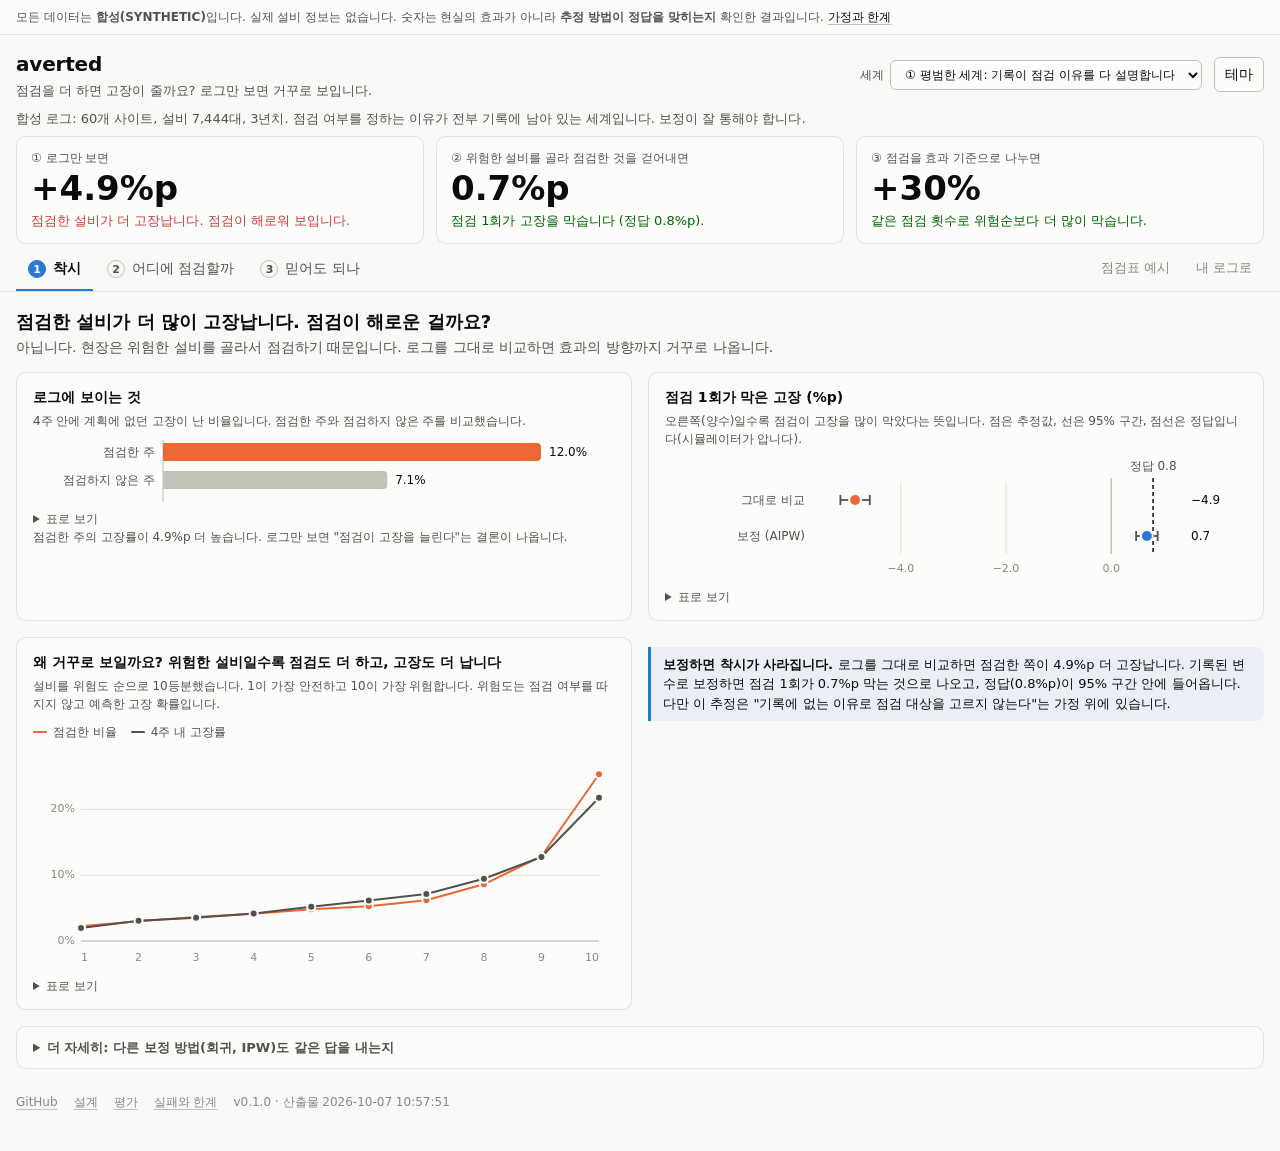
==== commit 7b580144: "docs: 화면·README·문서의 문구를 쉬운 말로 전부 다시 씀 내용과 숫자는 그대로 두고 문구만 고쳤다.  - 합니다체로 통일, 긴 문장은 나눔, 줄표로 이어 붙이던 문장을 " ====
--- a/docs/demo/index.html
+++ b/docs/demo/index.html
@@ -8,9 +8,9 @@
 <link rel="stylesheet" href="style.css">
 </head>
 <body>
-<div class="banner">모든 데이터는 <b>합성(SYNTHETIC)</b>입니다 — 실제 설비 정보 없음. 숫자는 "현실의 효과"가 아니라 <b>추정 방법이 정답을 맞히는가</b>에 대한 검증입니다. <a href="https://github.com/sokldjs554/averted/blob/main/docs/design.md" target="_blank" rel="noopener">가정과 한계</a></div>
+<div class="banner">모든 데이터는 <b>합성(SYNTHETIC)</b>입니다. 실제 설비 정보는 없습니다. 숫자는 현실의 효과가 아니라 <b>추정 방법이 정답을 맞히는지</b> 확인한 결과입니다. <a href="https://github.com/sokldjs554/averted/blob/main/docs/design.md" target="_blank" rel="noopener">가정과 한계</a></div>
 <header class="top">
-  <h1>averted <small>점검을 더 하면 고장이 줄까? 로그만 보면 거꾸로 보입니다.</small></h1>
+  <h1>averted <small>점검을 더 하면 고장이 줄까요? 로그만 보면 거꾸로 보입니다.</small></h1>
   <div class="spacer"></div>
   <div class="ctrl">
     <label>세계 <select id="scn" aria-label="시뮬레이션 세계 선택"></select></label>
@@ -29,40 +29,40 @@
 </nav>
 <main>
   <section id="tab-illusion" class="tab">
-    <div class="headline"><h2>점검한 설비가 더 많이 고장난다 — 점검이 해로운 걸까?</h2><p>아닙니다. 현장은 위험한 설비를 골라서 점검하기 때문입니다. 로그를 그대로 비교하면 효과의 부호까지 틀립니다.</p></div>
+    <div class="headline"><h2>점검한 설비가 더 많이 고장납니다. 점검이 해로운 걸까요?</h2><p>아닙니다. 현장은 위험한 설비를 골라서 점검하기 때문입니다. 로그를 그대로 비교하면 효과의 방향까지 거꾸로 나옵니다.</p></div>
     <div class="grid wide">
-      <div class="card"><h2>로그에 보이는 것</h2><div class="sub">4주 안에 비계획 고장이 난 비율 · 점검한 주 vs 점검하지 않은 주</div><div id="ill-observed"></div></div>
-      <div class="card"><h2>점검 1회가 막은 고장 (%p)</h2><div class="sub">양수 = 점검이 고장을 줄임 · 점 = 추정, 선 = 95% 구간, 점선 = 정답(시뮬레이터가 앎)</div><div id="ill-forest"></div></div>
+      <div class="card"><h2>로그에 보이는 것</h2><div class="sub">4주 안에 계획에 없던 고장이 난 비율입니다. 점검한 주와 점검하지 않은 주를 비교했습니다.</div><div id="ill-observed"></div></div>
+      <div class="card"><h2>점검 1회가 막은 고장 (%p)</h2><div class="sub">오른쪽(양수)일수록 점검이 고장을 많이 막았다는 뜻입니다. 점은 추정값, 선은 95% 구간, 점선은 정답입니다(시뮬레이터가 압니다).</div><div id="ill-forest"></div></div>
     </div>
     <div class="grid wide" style="margin-top:16px">
-      <div class="card"><h2>왜 거꾸로 보이나 — 위험할수록 점검도 더 하고, 고장도 더 난다</h2><div class="sub">평가 구간의 설비를 위험(점검 여부를 무시한 고장 예측)으로 10등분 · 가로 1 = 가장 안전, 10 = 가장 위험</div><div id="ill-why"></div></div>
+      <div class="card"><h2>왜 거꾸로 보일까요? 위험한 설비일수록 점검도 더 하고, 고장도 더 납니다</h2><div class="sub">설비를 위험도 순으로 10등분했습니다. 1이 가장 안전하고 10이 가장 위험합니다. 위험도는 점검 여부를 따지지 않고 예측한 고장 확률입니다.</div><div id="ill-why"></div></div>
       <div class="callout" id="ill-note" style="align-self:start"></div>
     </div>
-    <details class="more"><summary>더 자세히 — 다른 보정 방법(회귀 · IPW)도 같은 답을 내나</summary>
-      <div class="card"><div class="sub">보정 방법을 바꿔도 결론이 같은지 보는 견고성 확인입니다. 순진한 비교만 부호가 다릅니다.</div><div id="ill-forest-all"></div></div>
+    <details class="more"><summary>더 자세히: 다른 보정 방법(회귀, IPW)도 같은 답을 내는지</summary>
+      <div class="card"><div class="sub">보정 방법을 바꿔도 결론이 같은지 확인합니다. 그대로 비교한 경우만 방향이 다릅니다.</div><div id="ill-forest-all"></div></div>
     </details>
   </section>
 
   <section id="tab-who" class="tab" hidden>
-    <div class="headline"><h2>같은 점검 횟수로, 누구에게 쓰면 더 많이 막나</h2><p>사이트·주마다 K 개를 어떤 기준으로 고르는가. 위험순은 보통의 예지보전이 하는 일입니다.</p></div>
-    <div class="ctrl" style="margin-bottom:10px"><label>사이트·주당 점검 수 K <select id="who-k"></select></label><label><input type="checkbox" id="who-ope"> 모든 정책 · 로그만으로 추정한 값(OPE) 보기</label></div>
+    <div class="headline"><h2>같은 점검 횟수로 누구에게 쓰면 더 많이 막을까요?</h2><p>사이트와 주마다 K곳을 어떤 기준으로 고르느냐의 차이입니다. 위험순은 보통의 예지보전이 하는 방식입니다.</p></div>
+    <div class="ctrl" style="margin-bottom:10px"><label>사이트·주당 점검 수 K <select id="who-k"></select></label><label><input type="checkbox" id="who-ope"> 모든 정책과 로그만으로 추정한 값(OPE) 보기</label></div>
     <div class="grid wide">
       <div class="card"><h2>점검 100번당 막는 고장</h2><div class="sub" id="who-sub"></div><div id="who-policy"></div></div>
-      <div class="card"><h2>위험과 효과는 다르다</h2><div class="sub">평가 구간의 마지막 주, 전체 사이트 설비 · 가로 = 위험, 세로 = 점검 효과</div>
+      <div class="card"><h2>위험과 효과는 다릅니다</h2><div class="sub">평가 구간의 마지막 주, 전체 사이트의 설비입니다. 가로는 위험, 세로는 점검 효과입니다.</div>
         <div class="seg" role="group" aria-label="세로축"><button type="button" id="sc-est" aria-pressed="true">추정 효과</button><button type="button" id="sc-truth" aria-pressed="false">정답 효과</button></div>
         <div id="who-scatter"></div></div>
     </div>
-    <details class="more"><summary>더 자세히 — 종류·수리 접수별 / 고객사 풀링 학습곡선 / 효과 추정기 비교</summary>
+    <details class="more"><summary>더 자세히: 종류·수리 접수별 비교, 고객사 데이터를 모을수록 나아지는 정도, 효과 추정기 비교</summary>
       <div class="grid wide">
-        <div class="card"><h2>종류·수리 접수별: 위험 vs 효과</h2><div class="sub">평균 위험이 높아도 효과가 낮은 설비가 있다</div><div id="who-cat"></div></div>
-        <div class="card"><h2>고객사를 풀링할수록 배운다</h2><div class="sub">학습에 쓴 사이트 수 → 처음 보는 사이트에서의 점검 100번당 막는 고장</div><div id="who-curve"></div></div>
+        <div class="card"><h2>종류·수리 접수별: 위험과 효과</h2><div class="sub">평균 위험이 높아도 효과가 낮은 설비가 있습니다.</div><div id="who-cat"></div></div>
+        <div class="card"><h2>고객사 데이터를 모을수록 배웁니다</h2><div class="sub">학습에 쓴 사이트 수에 따라, 처음 보는 사이트에서 점검 100번당 막는 고장이 어떻게 달라지는지 봅니다.</div><div id="who-curve"></div></div>
       </div>
-      <div class="card" style="margin-top:16px"><h2>효과 추정기 비교 (같은 기준)</h2><div class="sub">정답 효과와의 순위 상관·오차, 그리고 정책 가치. 단순 규칙을 못 이기는 학습 모형은 쓸 이유가 없다.</div><div id="who-cate"></div></div>
+      <div class="card" style="margin-top:16px"><h2>효과 추정기 비교</h2><div class="sub">정답과 얼마나 비슷한지, 그 추정기로 점검했을 때의 가치는 얼마인지를 같은 기준으로 비교합니다. 단순한 규칙을 이기지 못하는 학습 모형은 쓸 이유가 없습니다.</div><div id="who-cate"></div></div>
     </details>
   </section>
 
   <section id="tab-plan" class="tab" hidden>
-    <div class="headline"><h2>이번 주 점검표 — 위험순과 효과순을 나란히</h2><p>같은 사이트·같은 주의 같은 K. "정답 보기"를 켜면 각 설비의 실제 효과(시뮬레이터가 아는 값)가 보입니다.</p></div>
+    <div class="headline"><h2>이번 주 점검표: 위험순과 효과순을 나란히 봅니다</h2><p>같은 사이트, 같은 주, 같은 K입니다. '정답 보기'를 켜면 각 설비의 실제 효과(시뮬레이터가 아는 값)가 보입니다.</p></div>
     <div class="ctrl" style="margin-bottom:12px">
       <label>사이트 <select id="plan-site"></select></label>
       <label>주 <select id="plan-week"></select></label>
@@ -74,33 +74,33 @@
   </section>
 
   <section id="tab-trust" class="tab" hidden>
-    <div class="headline"><h2>이 추정을 믿어도 되나</h2><p>로그 감사는 추정을 내놓기 전에 믿을 수 있는지 먼저 점검하고, 못 믿을 때는 빨강으로 알려 줍니다. 못 잡는 경우도 아래에 그대로 보여 줍니다.</p></div>
+    <div class="headline"><h2>이 추정을 믿어도 될까요?</h2><p>감사는 추정값을 내기 전에 믿을 수 있는지 먼저 확인하고, 믿기 어려우면 빨강으로 알려 줍니다. 잡아내지 못하는 경우도 아래에 그대로 보여 줍니다.</p></div>
     <div class="grid wide">
       <div class="card"><h2>판정</h2><div id="tr-verdict"></div></div>
-      <div class="card"><h2>숨은 교란이 강해지면 — 감사는 잡아내나</h2><div class="sub">γ = 분석가가 못 보는 신호로 점검을 정하는 정도 (같은 세계, 3~5 시드 평균)</div><div id="tr-hunch"></div></div>
+      <div class="card"><h2>기록에 없는 이유가 강해지면 감사가 잡아낼까요?</h2><div class="sub">γ는 분석하는 사람이 못 보는 신호로 점검 대상을 정하는 정도입니다. 같은 세계를 시드 3~5개로 반복해 평균했습니다.</div><div id="tr-hunch"></div></div>
     </div>
-    <details class="more"><summary>더 자세히 — 겹침 · 균형 · 민감도 · 구간이 정말 95% 를 덮나</summary>
+    <details class="more"><summary>더 자세히: 비교할 상대가 있는지, 가중치 후 균형, 민감도, 95% 구간이 정말 95%를 덮는지</summary>
       <div class="grid wide">
-        <div class="card"><h2>겹침 — 점검할 확률 분포</h2><div class="sub">처치 확률(e)이 0·1 에 붙은 곳의 반사실은 데이터에 없다</div><div id="tr-overlap"></div></div>
-        <div class="card"><h2>균형 — 가중 후 공변량 차이 (SMD)</h2><div class="sub">0.10 이하가 관례</div><div id="tr-balance"></div></div>
+        <div class="card"><h2>비교할 상대가 있나: 점검할 확률의 분포</h2><div class="sub">점검할 확률이 0이나 1에 붙은 설비는 '점검하지 않았다면 어땠을지'를 알 수 없습니다.</div><div id="tr-overlap"></div></div>
+        <div class="card"><h2>균형: 가중치 후 점검한 쪽과 안 한 쪽의 차이 (SMD)</h2><div class="sub">0.10 이하면 충분히 비슷하다고 봅니다.</div><div id="tr-balance"></div></div>
       </div>
       <div class="grid wide" style="margin-top:16px">
-        <div class="card"><h2>민감도 — 관측 변수 하나를 몰랐다면</h2><div class="sub">그 변수를 뺐을 때 추정이 얼마나 움직이나 = 그만큼 강한 숨은 교란이 있을 때 움직일 수 있는 크기</div><div id="tr-bench"></div></div>
-        <div class="card"><h2>95% 구간은 정말 95% 를 덮나 (몬테카를로)</h2><div class="sub" id="tr-cov-sub"></div><div id="tr-cov"></div></div>
+        <div class="card"><h2>민감도: 변수 하나를 몰랐다면</h2><div class="sub">그 변수를 빼고 추정하면 값이 얼마나 움직이는지 봅니다. 그만큼 강한 숨은 요인이 있으면 추정도 그만큼 움직일 수 있다는 뜻입니다.</div><div id="tr-bench"></div></div>
+        <div class="card"><h2>95% 구간이 정말 95%를 덮을까요? (몬테카를로)</h2><div class="sub" id="tr-cov-sub"></div><div id="tr-cov"></div></div>
       </div>
     </details>
-    <details class="more"><summary>더 자세히 — 무작위 파일럿으로 시험하기 · 파일럿 규모 계획기</summary>
+    <details class="more"><summary>더 자세히: 무작위 파일럿으로 시험하기, 파일럿 규모 계획기</summary>
       <div class="grid wide">
-        <div class="card"><h2>무작위 파일럿이 관측 추정을 시험한다</h2><div class="sub">숨은 교란이 있는 세계에서 설비 일부를 동전 던지기로 점검 배정</div><div id="tr-pilot"></div></div>
-        <div class="card"><h2>파일럿 규모 계획기</h2><div class="sub">겹치지 않는 4주 창 × 설비 수 · 설비 내 상관(ICC) 반영</div><div id="tr-planner"></div></div>
+        <div class="card"><h2>무작위 파일럿이 로그로 낸 추정을 시험합니다</h2><div class="sub">기록에 없는 이유가 있는 세계에서, 설비 일부를 동전 던지기로 점검 대상에 배정했습니다.</div><div id="tr-pilot"></div></div>
+        <div class="card"><h2>파일럿 규모 계획기</h2><div class="sub">겹치지 않는 4주 창 × 설비 수입니다. 같은 설비의 기록끼리 닮은 정도(ICC)를 반영합니다.</div><div id="tr-planner"></div></div>
       </div>
     </details>
   </section>
 
   <section id="tab-bring" class="tab" hidden>
-    <div class="headline"><h2>내 로그로 돌려 보기</h2><p>점검 로그 한 장(CSV)을 올리면 같은 감사가 돕니다. 시뮬레이터가 아니라 실제 로그에서 가장 먼저 필요한 것은 추정이 아니라 이 진단입니다.</p></div>
+    <div class="headline"><h2>내 로그로 돌려 보기</h2><p>점검 로그 CSV 한 장을 올리면 같은 감사가 돕니다. 실제 로그에서 가장 먼저 필요한 것은 추정이 아니라 이 진단입니다.</p></div>
     <div class="grid wide">
-      <div class="card"><h2>필요한 열</h2><div class="sub">한 행 = 설비 × 주. 열 이름이 다르면 LogSpec 으로 매핑합니다.</div><div id="bring-schema"></div></div>
+      <div class="card"><h2>필요한 열</h2><div class="sub">한 행은 설비 하나의 한 주입니다. 열 이름이 다르면 LogSpec으로 맞춥니다.</div><div id="bring-schema"></div></div>
       <div class="card"><h2>실행</h2><div id="bring-run"></div></div>
     </div>
   </section>
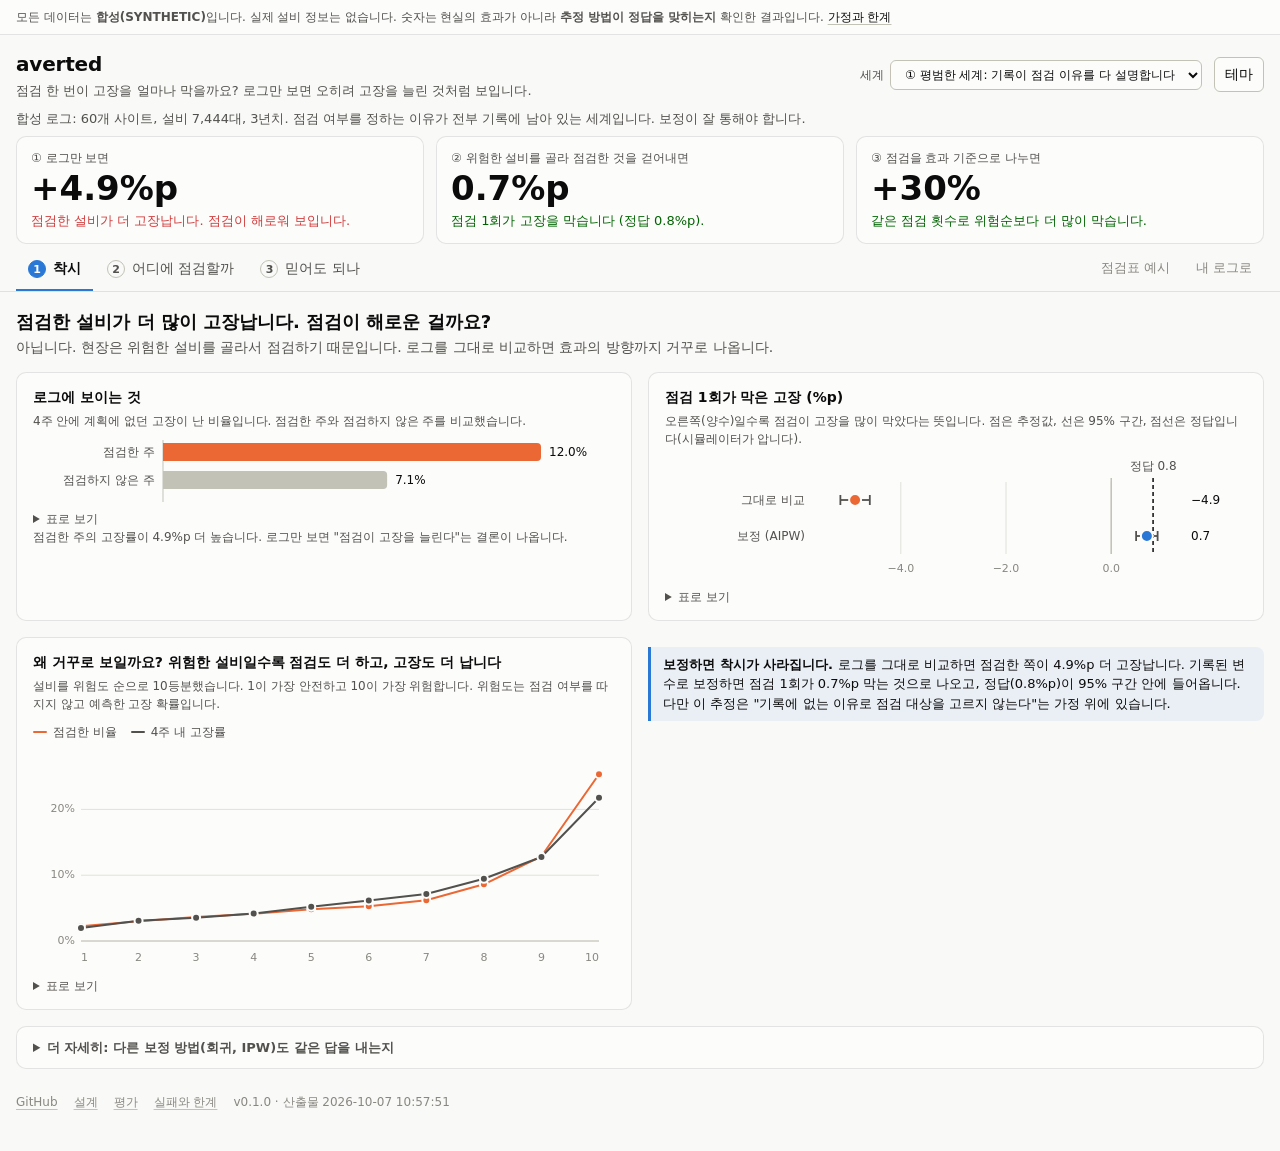
==== commit 5ee8155f: "docs: 제목 문장이 실제로 추정하는 것과 맞도록 고침 "점검을 더 하면 고장이 줄까요?"는 점검 횟수를 늘린 효과를 묻는 말인데, 이 저장소가 추정하는 것은 "점검 한 번의 효" ====
--- a/docs/demo/index.html
+++ b/docs/demo/index.html
@@ -10,7 +10,7 @@
 <body>
 <div class="banner">모든 데이터는 <b>합성(SYNTHETIC)</b>입니다. 실제 설비 정보는 없습니다. 숫자는 현실의 효과가 아니라 <b>추정 방법이 정답을 맞히는지</b> 확인한 결과입니다. <a href="https://github.com/sokldjs554/averted/blob/main/docs/design.md" target="_blank" rel="noopener">가정과 한계</a></div>
 <header class="top">
-  <h1>averted <small>점검을 더 하면 고장이 줄까요? 로그만 보면 거꾸로 보입니다.</small></h1>
+  <h1>averted <small>점검 한 번이 고장을 얼마나 막을까요? 로그만 보면 오히려 고장을 늘린 것처럼 보입니다.</small></h1>
   <div class="spacer"></div>
   <div class="ctrl">
     <label>세계 <select id="scn" aria-label="시뮬레이션 세계 선택"></select></label>
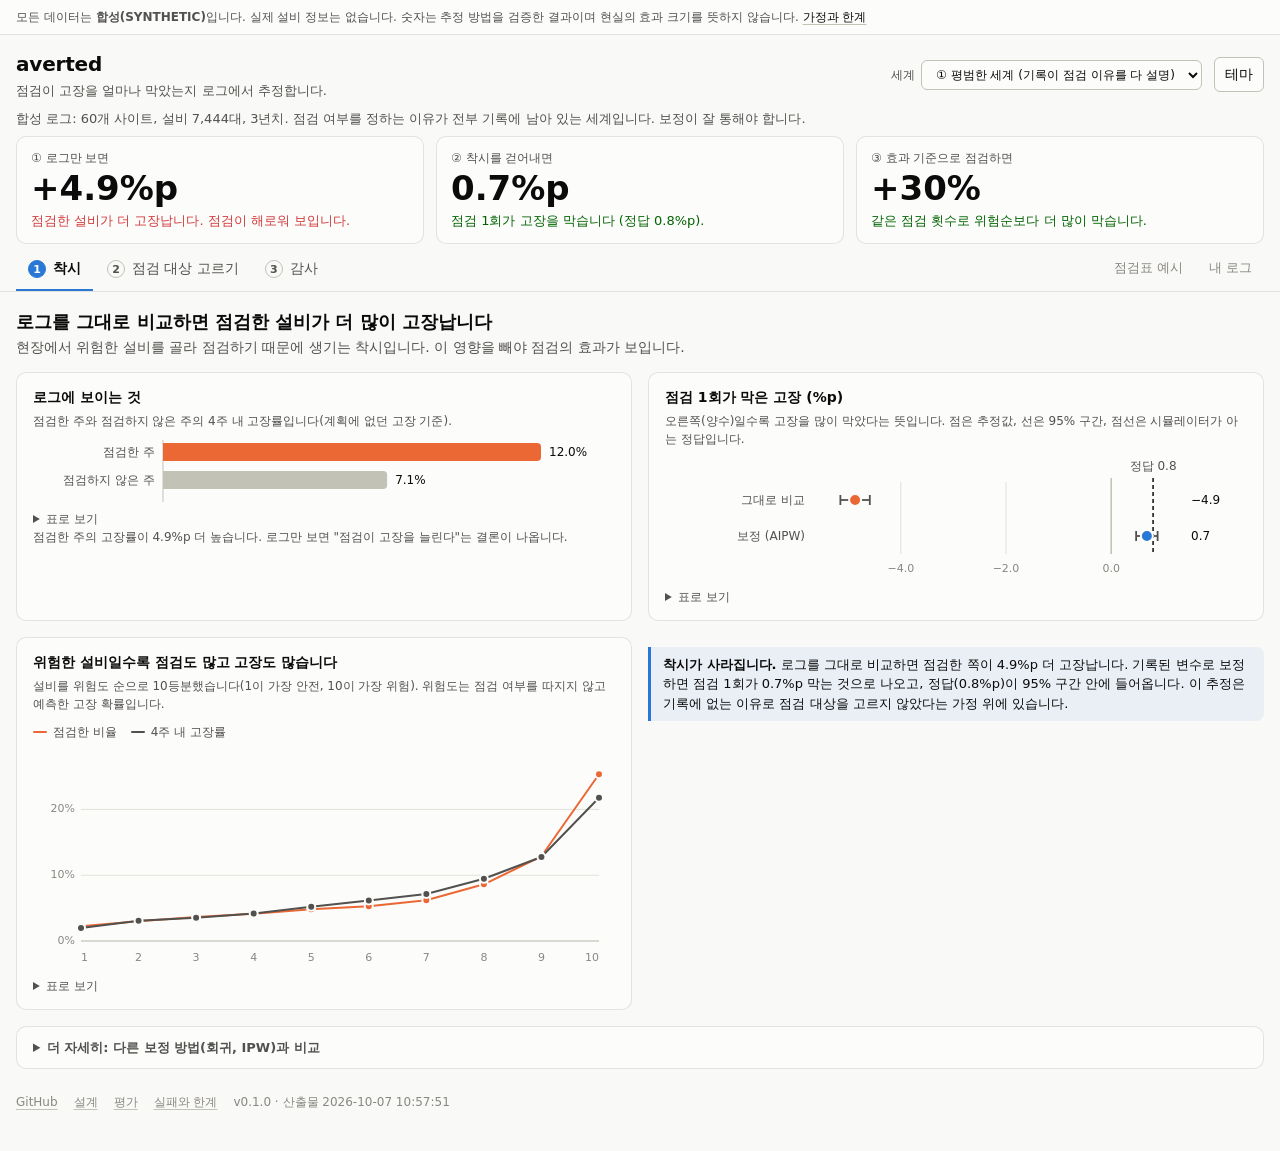
==== commit 2e19245b: "docs: 제목과 화면 문구에서 AI 티가 나는 표현을 걷어냄 AI 글의 티가 나는 패턴(질문 뒤 바로 답하기, "A가 아니라 B" 대조, 콜론 제목, 굵은 글씨 남발)을 조사해서" ====
--- a/docs/demo/index.html
+++ b/docs/demo/index.html
@@ -8,9 +8,9 @@
 <link rel="stylesheet" href="style.css">
 </head>
 <body>
-<div class="banner">모든 데이터는 <b>합성(SYNTHETIC)</b>입니다. 실제 설비 정보는 없습니다. 숫자는 현실의 효과가 아니라 <b>추정 방법이 정답을 맞히는지</b> 확인한 결과입니다. <a href="https://github.com/sokldjs554/averted/blob/main/docs/design.md" target="_blank" rel="noopener">가정과 한계</a></div>
+<div class="banner">모든 데이터는 <b>합성(SYNTHETIC)</b>입니다. 실제 설비 정보는 없습니다. 숫자는 추정 방법을 검증한 결과이며 현실의 효과 크기를 뜻하지 않습니다. <a href="https://github.com/sokldjs554/averted/blob/main/docs/design.md" target="_blank" rel="noopener">가정과 한계</a></div>
 <header class="top">
-  <h1>averted <small>점검 한 번이 고장을 얼마나 막을까요? 로그만 보면 오히려 고장을 늘린 것처럼 보입니다.</small></h1>
+  <h1>averted <small>점검이 고장을 얼마나 막았는지 로그에서 추정합니다.</small></h1>
   <div class="spacer"></div>
   <div class="ctrl">
     <label>세계 <select id="scn" aria-label="시뮬레이션 세계 선택"></select></label>
@@ -21,48 +21,48 @@
 <div class="kpis hero-kpis" id="hero" aria-live="polite"></div>
 <nav class="tabs" role="tablist" aria-label="화면">
   <button role="tab" aria-selected="true" data-tab="illusion"><span class="n">1</span>착시</button>
-  <button role="tab" aria-selected="false" data-tab="who"><span class="n">2</span>어디에 점검할까</button>
-  <button role="tab" aria-selected="false" data-tab="trust"><span class="n">3</span>믿어도 되나</button>
+  <button role="tab" aria-selected="false" data-tab="who"><span class="n">2</span>점검 대상 고르기</button>
+  <button role="tab" aria-selected="false" data-tab="trust"><span class="n">3</span>감사</button>
   <span class="tabsep" aria-hidden="true"></span>
   <button role="tab" aria-selected="false" data-tab="plan" class="minor">점검표 예시</button>
-  <button role="tab" aria-selected="false" data-tab="bring" class="minor">내 로그로</button>
+  <button role="tab" aria-selected="false" data-tab="bring" class="minor">내 로그</button>
 </nav>
 <main>
   <section id="tab-illusion" class="tab">
-    <div class="headline"><h2>점검한 설비가 더 많이 고장납니다. 점검이 해로운 걸까요?</h2><p>아닙니다. 현장은 위험한 설비를 골라서 점검하기 때문입니다. 로그를 그대로 비교하면 효과의 방향까지 거꾸로 나옵니다.</p></div>
+    <div class="headline"><h2>로그를 그대로 비교하면 점검한 설비가 더 많이 고장납니다</h2><p>현장에서 위험한 설비를 골라 점검하기 때문에 생기는 착시입니다. 이 영향을 빼야 점검의 효과가 보입니다.</p></div>
     <div class="grid wide">
-      <div class="card"><h2>로그에 보이는 것</h2><div class="sub">4주 안에 계획에 없던 고장이 난 비율입니다. 점검한 주와 점검하지 않은 주를 비교했습니다.</div><div id="ill-observed"></div></div>
-      <div class="card"><h2>점검 1회가 막은 고장 (%p)</h2><div class="sub">오른쪽(양수)일수록 점검이 고장을 많이 막았다는 뜻입니다. 점은 추정값, 선은 95% 구간, 점선은 정답입니다(시뮬레이터가 압니다).</div><div id="ill-forest"></div></div>
+      <div class="card"><h2>로그에 보이는 것</h2><div class="sub">점검한 주와 점검하지 않은 주의 4주 내 고장률입니다(계획에 없던 고장 기준).</div><div id="ill-observed"></div></div>
+      <div class="card"><h2>점검 1회가 막은 고장 (%p)</h2><div class="sub">오른쪽(양수)일수록 고장을 많이 막았다는 뜻입니다. 점은 추정값, 선은 95% 구간, 점선은 시뮬레이터가 아는 정답입니다.</div><div id="ill-forest"></div></div>
     </div>
     <div class="grid wide" style="margin-top:16px">
-      <div class="card"><h2>왜 거꾸로 보일까요? 위험한 설비일수록 점검도 더 하고, 고장도 더 납니다</h2><div class="sub">설비를 위험도 순으로 10등분했습니다. 1이 가장 안전하고 10이 가장 위험합니다. 위험도는 점검 여부를 따지지 않고 예측한 고장 확률입니다.</div><div id="ill-why"></div></div>
+      <div class="card"><h2>위험한 설비일수록 점검도 많고 고장도 많습니다</h2><div class="sub">설비를 위험도 순으로 10등분했습니다(1이 가장 안전, 10이 가장 위험). 위험도는 점검 여부를 따지지 않고 예측한 고장 확률입니다.</div><div id="ill-why"></div></div>
       <div class="callout" id="ill-note" style="align-self:start"></div>
     </div>
-    <details class="more"><summary>더 자세히: 다른 보정 방법(회귀, IPW)도 같은 답을 내는지</summary>
-      <div class="card"><div class="sub">보정 방법을 바꿔도 결론이 같은지 확인합니다. 그대로 비교한 경우만 방향이 다릅니다.</div><div id="ill-forest-all"></div></div>
+    <details class="more"><summary>더 자세히: 다른 보정 방법(회귀, IPW)과 비교</summary>
+      <div class="card"><div class="sub">보정 방법을 바꿔도 결과가 같은지 확인한 것입니다. 그대로 비교한 값만 방향이 다릅니다.</div><div id="ill-forest-all"></div></div>
     </details>
   </section>
 
   <section id="tab-who" class="tab" hidden>
-    <div class="headline"><h2>같은 점검 횟수로 누구에게 쓰면 더 많이 막을까요?</h2><p>사이트와 주마다 K곳을 어떤 기준으로 고르느냐의 차이입니다. 위험순은 보통의 예지보전이 하는 방식입니다.</p></div>
+    <div class="headline"><h2>점검할 설비를 고르는 기준 비교</h2><p>사이트와 주마다 K곳을 고릅니다. 위험순은 고장 위험이 큰 설비부터, 효과순은 점검 효과가 큰 설비부터 고릅니다. 위험순이 보통의 예지보전 방식입니다.</p></div>
     <div class="ctrl" style="margin-bottom:10px"><label>사이트·주당 점검 수 K <select id="who-k"></select></label><label><input type="checkbox" id="who-ope"> 모든 정책과 로그만으로 추정한 값(OPE) 보기</label></div>
     <div class="grid wide">
       <div class="card"><h2>점검 100번당 막는 고장</h2><div class="sub" id="who-sub"></div><div id="who-policy"></div></div>
-      <div class="card"><h2>위험과 효과는 다릅니다</h2><div class="sub">평가 구간의 마지막 주, 전체 사이트의 설비입니다. 가로는 위험, 세로는 점검 효과입니다.</div>
+      <div class="card"><h2>위험이 큰 설비와 효과가 큰 설비는 다릅니다</h2><div class="sub">평가 구간의 마지막 주, 전체 사이트의 설비입니다. 가로는 위험, 세로는 점검 효과입니다.</div>
         <div class="seg" role="group" aria-label="세로축"><button type="button" id="sc-est" aria-pressed="true">추정 효과</button><button type="button" id="sc-truth" aria-pressed="false">정답 효과</button></div>
         <div id="who-scatter"></div></div>
     </div>
-    <details class="more"><summary>더 자세히: 종류·수리 접수별 비교, 고객사 데이터를 모을수록 나아지는 정도, 효과 추정기 비교</summary>
+    <details class="more"><summary>더 자세히: 종류·수리 접수별 비교, 고객사 데이터 수에 따른 변화, 효과 추정기 비교</summary>
       <div class="grid wide">
-        <div class="card"><h2>종류·수리 접수별: 위험과 효과</h2><div class="sub">평균 위험이 높아도 효과가 낮은 설비가 있습니다.</div><div id="who-cat"></div></div>
-        <div class="card"><h2>고객사 데이터를 모을수록 배웁니다</h2><div class="sub">학습에 쓴 사이트 수에 따라, 처음 보는 사이트에서 점검 100번당 막는 고장이 어떻게 달라지는지 봅니다.</div><div id="who-curve"></div></div>
+        <div class="card"><h2>종류·수리 접수별 위험과 효과</h2><div class="sub">평균 위험이 높아도 효과가 낮은 설비가 있습니다.</div><div id="who-cat"></div></div>
+        <div class="card"><h2>고객사 데이터 수에 따른 변화</h2><div class="sub">학습에 쓴 사이트 수를 바꿔 가며, 처음 보는 사이트에서 점검 100번당 막는 고장을 쟀습니다.</div><div id="who-curve"></div></div>
       </div>
-      <div class="card" style="margin-top:16px"><h2>효과 추정기 비교</h2><div class="sub">정답과 얼마나 비슷한지, 그 추정기로 점검했을 때의 가치는 얼마인지를 같은 기준으로 비교합니다. 단순한 규칙을 이기지 못하는 학습 모형은 쓸 이유가 없습니다.</div><div id="who-cate"></div></div>
+      <div class="card" style="margin-top:16px"><h2>효과 추정기 비교</h2><div class="sub">정답과 얼마나 비슷한지, 그 추정기로 점검했을 때 막는 고장이 얼마인지를 같은 기준으로 비교합니다. 단순한 규칙을 못 이기는 모형은 쓸 이유가 없습니다.</div><div id="who-cate"></div></div>
     </details>
   </section>
 
   <section id="tab-plan" class="tab" hidden>
-    <div class="headline"><h2>이번 주 점검표: 위험순과 효과순을 나란히 봅니다</h2><p>같은 사이트, 같은 주, 같은 K입니다. '정답 보기'를 켜면 각 설비의 실제 효과(시뮬레이터가 아는 값)가 보입니다.</p></div>
+    <div class="headline"><h2>점검표 예시: 위험순과 효과순 비교</h2><p>같은 사이트, 같은 주, 같은 K로 두 순서를 나란히 보여 줍니다. '정답 보기'를 켜면 각 설비의 실제 효과(시뮬레이터가 아는 값)가 나옵니다.</p></div>
     <div class="ctrl" style="margin-bottom:12px">
       <label>사이트 <select id="plan-site"></select></label>
       <label>주 <select id="plan-week"></select></label>
@@ -74,33 +74,33 @@
   </section>
 
   <section id="tab-trust" class="tab" hidden>
-    <div class="headline"><h2>이 추정을 믿어도 될까요?</h2><p>감사는 추정값을 내기 전에 믿을 수 있는지 먼저 확인하고, 믿기 어려우면 빨강으로 알려 줍니다. 잡아내지 못하는 경우도 아래에 그대로 보여 줍니다.</p></div>
+    <div class="headline"><h2>추정을 믿을 수 있는지 검사</h2><p>감사는 추정값을 내기 전에 이 로그로 추정해도 되는지 확인하고, 문제가 있으면 빨강으로 표시합니다. 감사가 잡아내지 못하는 경우도 아래에 있습니다.</p></div>
     <div class="grid wide">
-      <div class="card"><h2>판정</h2><div id="tr-verdict"></div></div>
-      <div class="card"><h2>기록에 없는 이유가 강해지면 감사가 잡아낼까요?</h2><div class="sub">γ는 분석하는 사람이 못 보는 신호로 점검 대상을 정하는 정도입니다. 같은 세계를 시드 3~5개로 반복해 평균했습니다.</div><div id="tr-hunch"></div></div>
+      <div class="card"><h2>감사 판정</h2><div id="tr-verdict"></div></div>
+      <div class="card"><h2>기록에 없는 이유의 강도별 감사 결과</h2><div class="sub">γ는 분석하는 사람이 못 보는 신호로 점검 대상을 정하는 정도입니다. 같은 세계를 시드 3~5개로 반복해 평균했습니다.</div><div id="tr-hunch"></div></div>
     </div>
-    <details class="more"><summary>더 자세히: 비교할 상대가 있는지, 가중치 후 균형, 민감도, 95% 구간이 정말 95%를 덮는지</summary>
+    <details class="more"><summary>더 자세히: 비교 상대 유무, 가중 후 균형, 민감도, 95% 구간 포함률</summary>
       <div class="grid wide">
-        <div class="card"><h2>비교할 상대가 있나: 점검할 확률의 분포</h2><div class="sub">점검할 확률이 0이나 1에 붙은 설비는 '점검하지 않았다면 어땠을지'를 알 수 없습니다.</div><div id="tr-overlap"></div></div>
-        <div class="card"><h2>균형: 가중치 후 점검한 쪽과 안 한 쪽의 차이 (SMD)</h2><div class="sub">0.10 이하면 충분히 비슷하다고 봅니다.</div><div id="tr-balance"></div></div>
+        <div class="card"><h2>점검할 확률의 분포 (비교할 상대가 있는지)</h2><div class="sub">점검할 확률이 0이나 1에 붙은 설비는 점검하지 않았을 때의 결과를 알 수 없습니다.</div><div id="tr-overlap"></div></div>
+        <div class="card"><h2>가중 후 점검한 쪽과 안 한 쪽의 차이 (SMD)</h2><div class="sub">0.10 이하면 비슷하다고 봅니다.</div><div id="tr-balance"></div></div>
       </div>
       <div class="grid wide" style="margin-top:16px">
-        <div class="card"><h2>민감도: 변수 하나를 몰랐다면</h2><div class="sub">그 변수를 빼고 추정하면 값이 얼마나 움직이는지 봅니다. 그만큼 강한 숨은 요인이 있으면 추정도 그만큼 움직일 수 있다는 뜻입니다.</div><div id="tr-bench"></div></div>
-        <div class="card"><h2>95% 구간이 정말 95%를 덮을까요? (몬테카를로)</h2><div class="sub" id="tr-cov-sub"></div><div id="tr-cov"></div></div>
+        <div class="card"><h2>변수 하나를 뺐을 때의 변화 (민감도)</h2><div class="sub">변수를 빼고 추정하면 값이 얼마나 움직이는지 봅니다. 그만큼 강한 숨은 요인이 있으면 추정도 그만큼 움직일 수 있습니다.</div><div id="tr-bench"></div></div>
+        <div class="card"><h2>95% 구간이 정답을 덮은 비율 (몬테카를로)</h2><div class="sub" id="tr-cov-sub"></div><div id="tr-cov"></div></div>
       </div>
     </details>
-    <details class="more"><summary>더 자세히: 무작위 파일럿으로 시험하기, 파일럿 규모 계획기</summary>
+    <details class="more"><summary>더 자세히: 무작위 파일럿, 파일럿 규모 계획기</summary>
       <div class="grid wide">
-        <div class="card"><h2>무작위 파일럿이 로그로 낸 추정을 시험합니다</h2><div class="sub">기록에 없는 이유가 있는 세계에서, 설비 일부를 동전 던지기로 점검 대상에 배정했습니다.</div><div id="tr-pilot"></div></div>
-        <div class="card"><h2>파일럿 규모 계획기</h2><div class="sub">겹치지 않는 4주 창 × 설비 수입니다. 같은 설비의 기록끼리 닮은 정도(ICC)를 반영합니다.</div><div id="tr-planner"></div></div>
+        <div class="card"><h2>무작위 파일럿과 로그 추정 비교</h2><div class="sub">기록에 없는 이유가 있는 세계에서, 설비 일부를 동전 던지기로 점검 대상에 배정했습니다.</div><div id="tr-pilot"></div></div>
+        <div class="card"><h2>파일럿 규모 계획기</h2><div class="sub">겹치지 않는 4주 창과 설비 수로 계산합니다. 같은 설비의 기록끼리 닮은 정도(ICC)를 반영합니다.</div><div id="tr-planner"></div></div>
       </div>
     </details>
   </section>
 
   <section id="tab-bring" class="tab" hidden>
-    <div class="headline"><h2>내 로그로 돌려 보기</h2><p>점검 로그 CSV 한 장을 올리면 같은 감사가 돕니다. 실제 로그에서 가장 먼저 필요한 것은 추정이 아니라 이 진단입니다.</p></div>
+    <div class="headline"><h2>내 로그로 실행</h2><p>점검 로그 CSV 한 장을 올리면 같은 감사가 돕니다. 실제 로그에서는 추정보다 이 감사를 먼저 돌려야 합니다.</p></div>
     <div class="grid wide">
-      <div class="card"><h2>필요한 열</h2><div class="sub">한 행은 설비 하나의 한 주입니다. 열 이름이 다르면 LogSpec으로 맞춥니다.</div><div id="bring-schema"></div></div>
+      <div class="card"><h2>필요한 열(컬럼)</h2><div class="sub">한 행은 설비 하나의 한 주입니다. 열 이름이 다르면 LogSpec으로 맞춥니다.</div><div id="bring-schema"></div></div>
       <div class="card"><h2>실행</h2><div id="bring-run"></div></div>
     </div>
   </section>
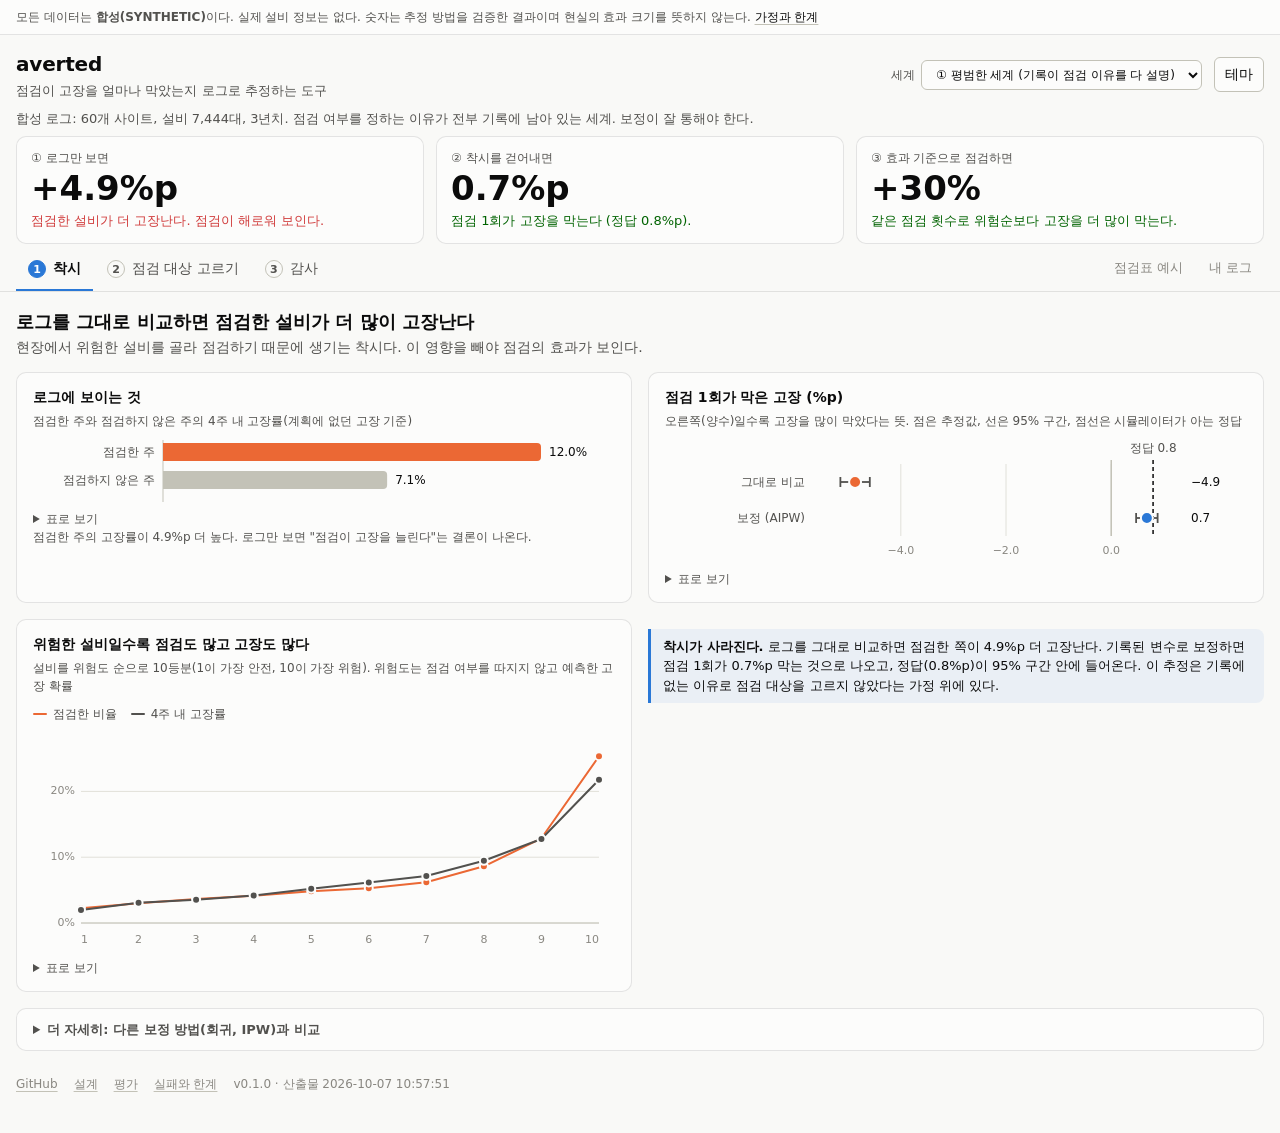
==== commit 5fbaa09d: "docs: 문장 끝을 한다체와 명사형으로 바꿈 (합니다체 반복 제거) "~합니다/~입니다"가 문장마다 반복되어 단조롭다는 지적을 반영했다. 서술은 한다체("~다"), 목록·표·부제" ====
--- a/docs/demo/index.html
+++ b/docs/demo/index.html
@@ -8,9 +8,9 @@
 <link rel="stylesheet" href="style.css">
 </head>
 <body>
-<div class="banner">모든 데이터는 <b>합성(SYNTHETIC)</b>입니다. 실제 설비 정보는 없습니다. 숫자는 추정 방법을 검증한 결과이며 현실의 효과 크기를 뜻하지 않습니다. <a href="https://github.com/sokldjs554/averted/blob/main/docs/design.md" target="_blank" rel="noopener">가정과 한계</a></div>
+<div class="banner">모든 데이터는 <b>합성(SYNTHETIC)</b>이다. 실제 설비 정보는 없다. 숫자는 추정 방법을 검증한 결과이며 현실의 효과 크기를 뜻하지 않는다. <a href="https://github.com/sokldjs554/averted/blob/main/docs/design.md" target="_blank" rel="noopener">가정과 한계</a></div>
 <header class="top">
-  <h1>averted <small>점검이 고장을 얼마나 막았는지 로그에서 추정합니다.</small></h1>
+  <h1>averted <small>점검이 고장을 얼마나 막았는지 로그로 추정하는 도구</small></h1>
   <div class="spacer"></div>
   <div class="ctrl">
     <label>세계 <select id="scn" aria-label="시뮬레이션 세계 선택"></select></label>
@@ -29,40 +29,40 @@
 </nav>
 <main>
   <section id="tab-illusion" class="tab">
-    <div class="headline"><h2>로그를 그대로 비교하면 점검한 설비가 더 많이 고장납니다</h2><p>현장에서 위험한 설비를 골라 점검하기 때문에 생기는 착시입니다. 이 영향을 빼야 점검의 효과가 보입니다.</p></div>
+    <div class="headline"><h2>로그를 그대로 비교하면 점검한 설비가 더 많이 고장난다</h2><p>현장에서 위험한 설비를 골라 점검하기 때문에 생기는 착시다. 이 영향을 빼야 점검의 효과가 보인다.</p></div>
     <div class="grid wide">
-      <div class="card"><h2>로그에 보이는 것</h2><div class="sub">점검한 주와 점검하지 않은 주의 4주 내 고장률입니다(계획에 없던 고장 기준).</div><div id="ill-observed"></div></div>
-      <div class="card"><h2>점검 1회가 막은 고장 (%p)</h2><div class="sub">오른쪽(양수)일수록 고장을 많이 막았다는 뜻입니다. 점은 추정값, 선은 95% 구간, 점선은 시뮬레이터가 아는 정답입니다.</div><div id="ill-forest"></div></div>
+      <div class="card"><h2>로그에 보이는 것</h2><div class="sub">점검한 주와 점검하지 않은 주의 4주 내 고장률(계획에 없던 고장 기준)</div><div id="ill-observed"></div></div>
+      <div class="card"><h2>점검 1회가 막은 고장 (%p)</h2><div class="sub">오른쪽(양수)일수록 고장을 많이 막았다는 뜻. 점은 추정값, 선은 95% 구간, 점선은 시뮬레이터가 아는 정답</div><div id="ill-forest"></div></div>
     </div>
     <div class="grid wide" style="margin-top:16px">
-      <div class="card"><h2>위험한 설비일수록 점검도 많고 고장도 많습니다</h2><div class="sub">설비를 위험도 순으로 10등분했습니다(1이 가장 안전, 10이 가장 위험). 위험도는 점검 여부를 따지지 않고 예측한 고장 확률입니다.</div><div id="ill-why"></div></div>
+      <div class="card"><h2>위험한 설비일수록 점검도 많고 고장도 많다</h2><div class="sub">설비를 위험도 순으로 10등분(1이 가장 안전, 10이 가장 위험). 위험도는 점검 여부를 따지지 않고 예측한 고장 확률</div><div id="ill-why"></div></div>
       <div class="callout" id="ill-note" style="align-self:start"></div>
     </div>
     <details class="more"><summary>더 자세히: 다른 보정 방법(회귀, IPW)과 비교</summary>
-      <div class="card"><div class="sub">보정 방법을 바꿔도 결과가 같은지 확인한 것입니다. 그대로 비교한 값만 방향이 다릅니다.</div><div id="ill-forest-all"></div></div>
+      <div class="card"><div class="sub">보정 방법을 바꿔도 결과가 같은지 확인한 것. 그대로 비교한 값만 방향이 다르다</div><div id="ill-forest-all"></div></div>
     </details>
   </section>
 
   <section id="tab-who" class="tab" hidden>
-    <div class="headline"><h2>점검할 설비를 고르는 기준 비교</h2><p>사이트와 주마다 K곳을 고릅니다. 위험순은 고장 위험이 큰 설비부터, 효과순은 점검 효과가 큰 설비부터 고릅니다. 위험순이 보통의 예지보전 방식입니다.</p></div>
+    <div class="headline"><h2>점검할 설비를 고르는 기준 비교</h2><p>사이트와 주마다 K곳을 고른다. 위험순은 고장 위험이 큰 설비부터, 효과순은 점검 효과가 큰 설비부터 고른다. 위험순이 보통의 예지보전 방식이다.</p></div>
     <div class="ctrl" style="margin-bottom:10px"><label>사이트·주당 점검 수 K <select id="who-k"></select></label><label><input type="checkbox" id="who-ope"> 모든 정책과 로그만으로 추정한 값(OPE) 보기</label></div>
     <div class="grid wide">
       <div class="card"><h2>점검 100번당 막는 고장</h2><div class="sub" id="who-sub"></div><div id="who-policy"></div></div>
-      <div class="card"><h2>위험이 큰 설비와 효과가 큰 설비는 다릅니다</h2><div class="sub">평가 구간의 마지막 주, 전체 사이트의 설비입니다. 가로는 위험, 세로는 점검 효과입니다.</div>
+      <div class="card"><h2>위험이 큰 설비와 효과가 큰 설비는 다르다</h2><div class="sub">평가 구간의 마지막 주, 전체 사이트의 설비. 가로는 위험, 세로는 점검 효과</div>
         <div class="seg" role="group" aria-label="세로축"><button type="button" id="sc-est" aria-pressed="true">추정 효과</button><button type="button" id="sc-truth" aria-pressed="false">정답 효과</button></div>
         <div id="who-scatter"></div></div>
     </div>
     <details class="more"><summary>더 자세히: 종류·수리 접수별 비교, 고객사 데이터 수에 따른 변화, 효과 추정기 비교</summary>
       <div class="grid wide">
-        <div class="card"><h2>종류·수리 접수별 위험과 효과</h2><div class="sub">평균 위험이 높아도 효과가 낮은 설비가 있습니다.</div><div id="who-cat"></div></div>
-        <div class="card"><h2>고객사 데이터 수에 따른 변화</h2><div class="sub">학습에 쓴 사이트 수를 바꿔 가며, 처음 보는 사이트에서 점검 100번당 막는 고장을 쟀습니다.</div><div id="who-curve"></div></div>
+        <div class="card"><h2>종류·수리 접수별 위험과 효과</h2><div class="sub">평균 위험이 높아도 효과가 낮은 설비가 있다</div><div id="who-cat"></div></div>
+        <div class="card"><h2>고객사 데이터 수에 따른 변화</h2><div class="sub">학습에 쓴 사이트 수를 바꿔 가며, 처음 보는 사이트에서 점검 100번당 막는 고장을 쟀다</div><div id="who-curve"></div></div>
       </div>
-      <div class="card" style="margin-top:16px"><h2>효과 추정기 비교</h2><div class="sub">정답과 얼마나 비슷한지, 그 추정기로 점검했을 때 막는 고장이 얼마인지를 같은 기준으로 비교합니다. 단순한 규칙을 못 이기는 모형은 쓸 이유가 없습니다.</div><div id="who-cate"></div></div>
+      <div class="card" style="margin-top:16px"><h2>효과 추정기 비교</h2><div class="sub">정답과 얼마나 비슷한지, 그 추정기로 점검했을 때 막는 고장이 얼마인지를 같은 기준으로 비교한다. 단순한 규칙을 못 이기는 모형은 쓸 이유가 없다</div><div id="who-cate"></div></div>
     </details>
   </section>
 
   <section id="tab-plan" class="tab" hidden>
-    <div class="headline"><h2>점검표 예시: 위험순과 효과순 비교</h2><p>같은 사이트, 같은 주, 같은 K로 두 순서를 나란히 보여 줍니다. '정답 보기'를 켜면 각 설비의 실제 효과(시뮬레이터가 아는 값)가 나옵니다.</p></div>
+    <div class="headline"><h2>점검표 예시: 위험순과 효과순 비교</h2><p>같은 사이트, 같은 주, 같은 K로 두 순서를 나란히 보여 준다. '정답 보기'를 켜면 각 설비의 실제 효과(시뮬레이터가 아는 값)가 나온다.</p></div>
     <div class="ctrl" style="margin-bottom:12px">
       <label>사이트 <select id="plan-site"></select></label>
       <label>주 <select id="plan-week"></select></label>
@@ -74,33 +74,33 @@
   </section>
 
   <section id="tab-trust" class="tab" hidden>
-    <div class="headline"><h2>추정을 믿을 수 있는지 검사</h2><p>감사는 추정값을 내기 전에 이 로그로 추정해도 되는지 확인하고, 문제가 있으면 빨강으로 표시합니다. 감사가 잡아내지 못하는 경우도 아래에 있습니다.</p></div>
+    <div class="headline"><h2>추정을 믿을 수 있는지 검사</h2><p>감사는 추정값을 내기 전에 이 로그로 추정해도 되는지 확인하고, 문제가 있으면 빨강으로 표시한다. 감사가 잡아내지 못하는 경우도 아래에 있다.</p></div>
     <div class="grid wide">
       <div class="card"><h2>감사 판정</h2><div id="tr-verdict"></div></div>
-      <div class="card"><h2>기록에 없는 이유의 강도별 감사 결과</h2><div class="sub">γ는 분석하는 사람이 못 보는 신호로 점검 대상을 정하는 정도입니다. 같은 세계를 시드 3~5개로 반복해 평균했습니다.</div><div id="tr-hunch"></div></div>
+      <div class="card"><h2>기록에 없는 이유의 강도별 감사 결과</h2><div class="sub">γ는 분석하는 사람이 못 보는 신호로 점검 대상을 정하는 정도. 같은 세계를 시드 3~5개로 반복해 평균</div><div id="tr-hunch"></div></div>
     </div>
     <details class="more"><summary>더 자세히: 비교 상대 유무, 가중 후 균형, 민감도, 95% 구간 포함률</summary>
       <div class="grid wide">
-        <div class="card"><h2>점검할 확률의 분포 (비교할 상대가 있는지)</h2><div class="sub">점검할 확률이 0이나 1에 붙은 설비는 점검하지 않았을 때의 결과를 알 수 없습니다.</div><div id="tr-overlap"></div></div>
-        <div class="card"><h2>가중 후 점검한 쪽과 안 한 쪽의 차이 (SMD)</h2><div class="sub">0.10 이하면 비슷하다고 봅니다.</div><div id="tr-balance"></div></div>
+        <div class="card"><h2>점검할 확률의 분포 (비교할 상대가 있는지)</h2><div class="sub">점검할 확률이 0이나 1에 붙은 설비는 점검하지 않았을 때의 결과를 알 수 없다</div><div id="tr-overlap"></div></div>
+        <div class="card"><h2>가중 후 점검한 쪽과 안 한 쪽의 차이 (SMD)</h2><div class="sub">0.10 이하면 비슷하다고 본다</div><div id="tr-balance"></div></div>
       </div>
       <div class="grid wide" style="margin-top:16px">
-        <div class="card"><h2>변수 하나를 뺐을 때의 변화 (민감도)</h2><div class="sub">변수를 빼고 추정하면 값이 얼마나 움직이는지 봅니다. 그만큼 강한 숨은 요인이 있으면 추정도 그만큼 움직일 수 있습니다.</div><div id="tr-bench"></div></div>
+        <div class="card"><h2>변수 하나를 뺐을 때의 변화 (민감도)</h2><div class="sub">변수를 빼고 추정하면 값이 얼마나 움직이는지 본다. 그만큼 강한 숨은 요인이 있으면 추정도 그만큼 움직일 수 있다</div><div id="tr-bench"></div></div>
         <div class="card"><h2>95% 구간이 정답을 덮은 비율 (몬테카를로)</h2><div class="sub" id="tr-cov-sub"></div><div id="tr-cov"></div></div>
       </div>
     </details>
     <details class="more"><summary>더 자세히: 무작위 파일럿, 파일럿 규모 계획기</summary>
       <div class="grid wide">
-        <div class="card"><h2>무작위 파일럿과 로그 추정 비교</h2><div class="sub">기록에 없는 이유가 있는 세계에서, 설비 일부를 동전 던지기로 점검 대상에 배정했습니다.</div><div id="tr-pilot"></div></div>
-        <div class="card"><h2>파일럿 규모 계획기</h2><div class="sub">겹치지 않는 4주 창과 설비 수로 계산합니다. 같은 설비의 기록끼리 닮은 정도(ICC)를 반영합니다.</div><div id="tr-planner"></div></div>
+        <div class="card"><h2>무작위 파일럿과 로그 추정 비교</h2><div class="sub">기록에 없는 이유가 있는 세계에서, 설비 일부를 동전 던지기로 점검 대상에 배정</div><div id="tr-pilot"></div></div>
+        <div class="card"><h2>파일럿 규모 계획기</h2><div class="sub">겹치지 않는 4주 창과 설비 수로 계산. 같은 설비의 기록끼리 닮은 정도(ICC)를 반영</div><div id="tr-planner"></div></div>
       </div>
     </details>
   </section>
 
   <section id="tab-bring" class="tab" hidden>
-    <div class="headline"><h2>내 로그로 실행</h2><p>점검 로그 CSV 한 장을 올리면 같은 감사가 돕니다. 실제 로그에서는 추정보다 이 감사를 먼저 돌려야 합니다.</p></div>
+    <div class="headline"><h2>내 로그로 실행</h2><p>점검 로그 CSV 한 장을 올리면 같은 감사가 돈다. 실제 로그에서는 추정보다 이 감사를 먼저 돌려야 한다.</p></div>
     <div class="grid wide">
-      <div class="card"><h2>필요한 열(컬럼)</h2><div class="sub">한 행은 설비 하나의 한 주입니다. 열 이름이 다르면 LogSpec으로 맞춥니다.</div><div id="bring-schema"></div></div>
+      <div class="card"><h2>필요한 열(컬럼)</h2><div class="sub">한 행은 설비 하나의 한 주. 열 이름이 다르면 LogSpec으로 맞춘다</div><div id="bring-schema"></div></div>
       <div class="card"><h2>실행</h2><div id="bring-run"></div></div>
     </div>
   </section>
